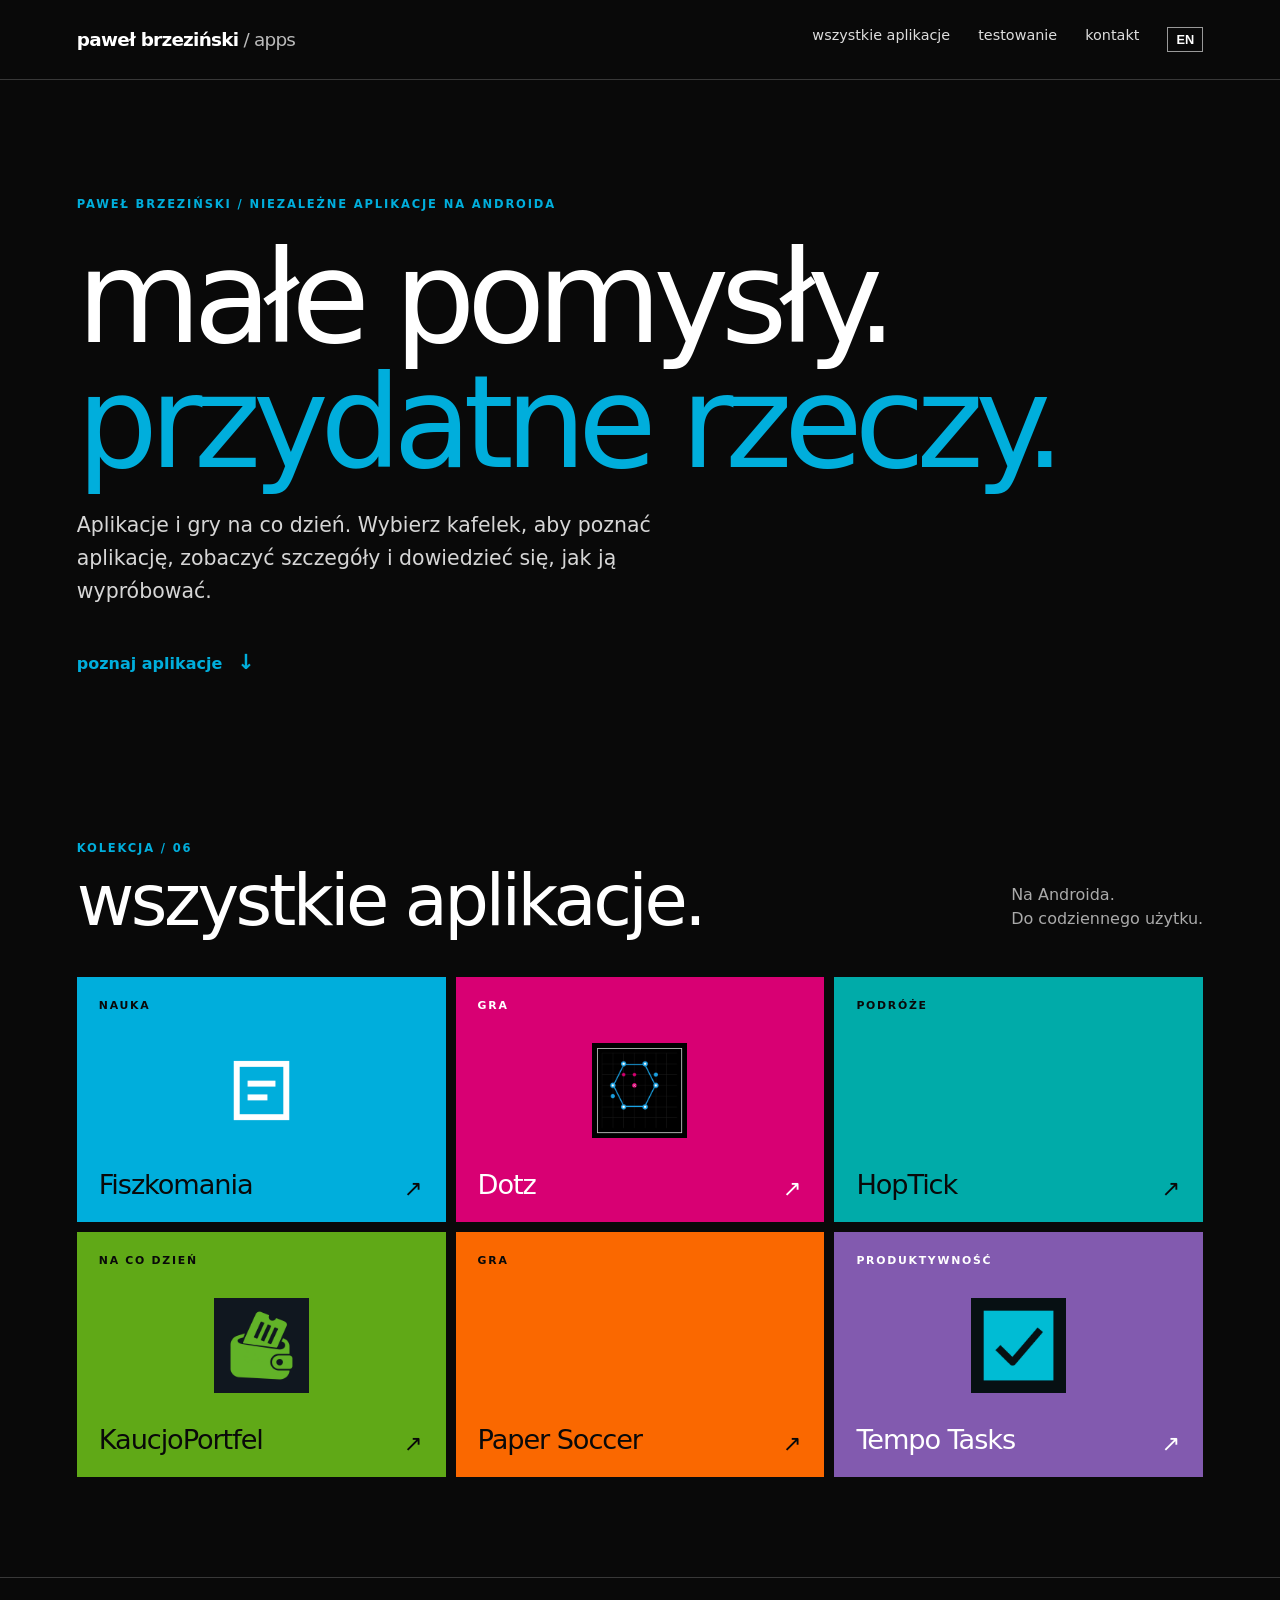
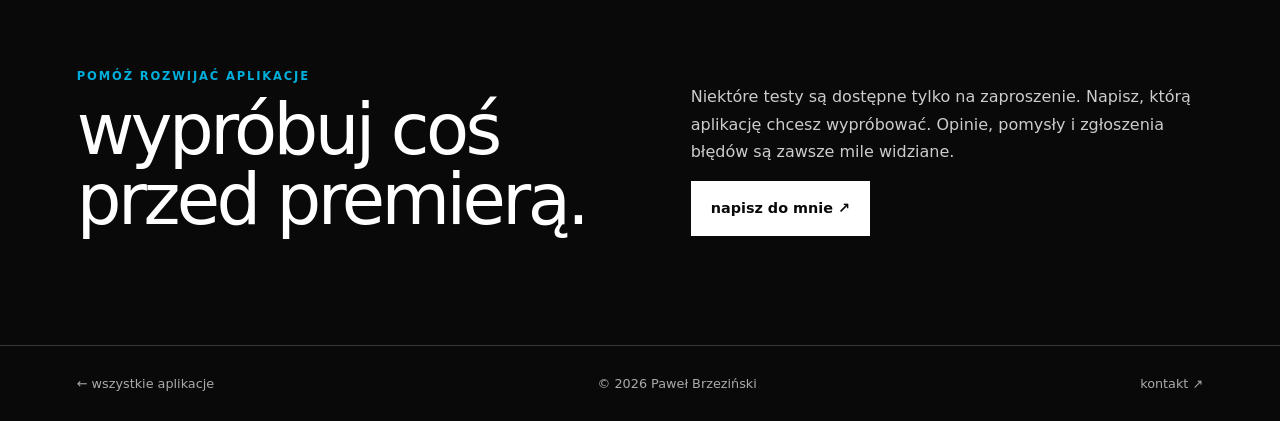
==== index.html @ c87882dc "Use app icons and add Polish language" ====
<!doctype html><html lang="en"><head><meta charset="utf-8"><meta name="viewport" content="width=device-width,initial-scale=1"><meta name="theme-color" content="#080808"><title>Apps by Paweł Brzeziński</title><link rel="stylesheet" href="/metro.css"></head><body style="--accent:#00aedc"><a class="skip" href="#main">Skip to content</a><header class="site-header"><a class="wordmark" href="/">paweł brzeziński<span> / apps</span></a><nav aria-label="Main navigation"><a href="/#apps">all apps</a><a href="/#testing">testing</a><a href="mailto:apps.pbrzezinski@gmail.com">contact</a></nav></header><main id="main"><section class="landing"><p class="overline">PAWEŁ BRZEZIŃSKI / INDEPENDENT ANDROID APPS</p><h1>little ideas.<br><span>useful things.</span></h1><p class="lead">Apps and games for everyday life. Pick a tile to discover an app, find its details and see how to try it.</p><a class="text-link" href="#apps">explore the apps <span>↓</span></a></section><section id="apps" class="content-section"><div class="section-title"><div><p class="overline">THE COLLECTION / 06</p><h2>all apps.</h2></div><p>Made for Android.<br>Made to be used.</p></div><div class="tile-grid"><a class="app-tile" style="--tile:#00aedc" href="/fiszkomania/"><span class="tile-cat">LEARNING</span><img class="tile-icon" src="/assets/icons/fiszkomania.png" alt=""><span class="tile-title">Fiszkomania</span><span class="tile-arrow" aria-hidden="true">↗</span></a><a class="app-tile" style="--tile:#d80073" href="/dotz/"><span class="tile-cat">GAME</span><img class="tile-icon" src="/assets/icons/dotz.png" alt=""><span class="tile-title">Dotz</span><span class="tile-arrow" aria-hidden="true">↗</span></a><a class="app-tile" style="--tile:#00aba9" href="/hoptick/"><span class="tile-cat">TRAVEL</span><span class="tile-space" aria-hidden="true"></span><span class="tile-title">HopTick</span><span class="tile-arrow" aria-hidden="true">↗</span></a><a class="app-tile" style="--tile:#60a917" href="/kaucjoportfel/"><span class="tile-cat">EVERYDAY</span><img class="tile-icon" src="/assets/icons/kaucjoportfel.png" alt=""><span class="tile-title">KaucjoPortfel</span><span class="tile-arrow" aria-hidden="true">↗</span></a><a class="app-tile" style="--tile:#fa6800" href="/papersoccer/"><span class="tile-cat">GAME</span><span class="tile-space" aria-hidden="true"></span><span class="tile-title">Paper Soccer</span><span class="tile-arrow" aria-hidden="true">↗</span></a><a class="app-tile" style="--tile:#825aaf" href="/tempo-tasks/"><span class="tile-cat">PRODUCTIVITY</span><img class="tile-icon" src="/assets/icons/tempo-tasks.png" alt=""><span class="tile-title">Tempo Tasks</span><span class="tile-arrow" aria-hidden="true">↗</span></a></div></section><section class="testing" id="testing"><div><p class="overline">HELP SHAPE WHAT'S NEXT</p><h2>try something<br>early.</h2></div><div><p>Some tests are invitation-only. Get in touch and mention the app you’d like to try. Feedback, ideas and bug reports are always welcome.</p><a class="solid-btn" href="mailto:apps.pbrzezinski@gmail.com?subject=App%20testing">get in touch ↗</a></div></section></main><footer class="site-footer"><a href="/">← all apps</a><span>© 2026 Paweł Brzeziński</span><a href="mailto:apps.pbrzezinski@gmail.com">contact ↗</a></footer><script src="/locale.js"></script></body></html>
---- metro.css ----
:root{font-family:"Segoe UI",system-ui,-apple-system,sans-serif;color:#fff;background:#090909;scroll-behavior:smooth}*{box-sizing:border-box}body{margin:0}a{color:inherit}a:focus-visible{outline:3px solid #fff;outline-offset:4px}.skip{position:absolute;left:-9999px}.skip:focus{left:1rem;top:1rem;background:#fff;color:#000;z-index:10;padding:.7rem}.site-header{max-width:1440px;margin:auto;padding:27px 6%;display:flex;align-items:center;justify-content:space-between;gap:24px;border-bottom:1px solid #383838}.wordmark{font-size:1.15rem;text-decoration:none;font-weight:600;letter-spacing:-.04em}.wordmark span{font-weight:300;color:#bbb}nav{display:flex;gap:28px;flex-wrap:wrap}nav a{font-size:.9rem;text-decoration:none;color:#ddd}nav a:hover,.text-link:hover{color:var(--accent)}.landing,.content-section,.app-hero,.more,.testing{max-width:1440px;margin:auto;padding-left:6%;padding-right:6%}.landing{padding-top:105px;padding-bottom:100px}.overline{font-size:.72rem;font-weight:700;letter-spacing:.16em;color:var(--accent);text-transform:uppercase}.landing h1,.app-hero h1{font-weight:300;letter-spacing:-.065em;line-height:.98;font-size:clamp(4rem,10vw,9rem);margin:24px 0}.landing h1 span,.period{color:var(--accent)}.lead{font-size:clamp(1.05rem,1.6vw,1.3rem);font-weight:300;line-height:1.6;color:#d6d6d6;max-width:620px}.text-link,.back{display:inline-block;color:var(--accent);font-weight:600;text-decoration:none;margin-top:22px}.text-link span{font-size:1.3rem;padding-left:15px}.content-section{padding-top:55px;padding-bottom:100px}.section-title{display:flex;justify-content:space-between;align-items:end;gap:20px;margin-bottom:30px}.section-title h2,.details h2,.testing h2,.more h2{font-size:clamp(3rem,5.5vw,5rem);line-height:1;font-weight:300;letter-spacing:-.05em;margin:10px 0}.section-title>p{color:#aaa;line-height:1.5}.tile-grid{display:grid;grid-template-columns:repeat(3,1fr);gap:10px}.app-tile{background:var(--tile);min-height:245px;padding:22px;color:#fff;text-decoration:none;display:flex;flex-direction:column;position:relative;transition:transform .15s,filter .15s}.app-tile:hover{transform:scale(.985);filter:brightness(1.08)}.tile-cat{font-size:.68rem;font-weight:700;letter-spacing:.16em}.tile-symbol{font-size:4rem;font-weight:200;line-height:1;margin:auto}.tile-title{font-size:1.7rem;letter-spacing:-.04em;font-weight:300}.tile-arrow{position:absolute;bottom:21px;right:23px;font-size:1.4rem}.testing{border-top:1px solid #383838;display:grid;grid-template-columns:1fr 1fr;gap:9%;padding-top:80px;padding-bottom:100px}.testing>div:last-child{align-self:center;color:#ccc;line-height:1.7}.solid-btn,.outline-btn{display:inline-block;padding:15px 20px;text-decoration:none;font-size:.9rem;font-weight:600}.solid-btn{background:var(--accent);color:#fff}.outline-btn{border:2px solid #aaa;color:#fff;padding:13px 18px}.solid-btn:hover,.outline-btn:hover{background:#fff;color:#000}.site-footer{max-width:1440px;margin:auto;padding:30px 6%;border-top:1px solid #383838;display:flex;gap:20px;justify-content:space-between;color:#aaa;font-size:.8rem}.site-footer a{text-decoration:none}.app-hero{min-height:630px;display:grid;grid-template-columns:1.15fr .85fr;gap:5%;align-items:center;padding-top:55px;padding-bottom:55px}.app-hero .back{margin:0 0 55px}.app-hero h1{font-size:clamp(3.5rem,7vw,7.5rem);overflow-wrap:anywhere;margin-bottom:15px}.app-hero h2{font-weight:300;font-size:clamp(1.5rem,3vw,2.4rem);margin:0;color:var(--accent)}.actions{display:flex;flex-wrap:wrap;gap:10px;margin-top:30px}.notice{border-left:4px solid var(--accent);padding-left:16px;color:#ccc;font-size:.85rem;line-height:1.6;max-width:600px}.phone{background:var(--accent);height:480px;display:flex;align-items:end;justify-content:center;overflow:hidden;padding:30px 25px 0}.phone img{max-width:100%;height:100%;object-fit:contain;object-position:bottom}.app-emblem{height:400px;display:grid;place-items:center;background:var(--accent);font-size:9rem;font-weight:200}.details{display:grid;grid-template-columns:1fr 1fr;gap:10%;border-top:1px solid #383838}.details ul{margin:0;padding:0;list-style:none}.details li{padding:20px 0;border-bottom:1px solid #444;font-size:1.1rem;line-height:1.5}.details li:before{content:'+';color:var(--accent);padding-right:15px}.more{padding-bottom:100px}.more-grid{display:grid;grid-template-columns:repeat(3,1fr);gap:10px;margin-top:30px}.more-grid a{min-height:145px;padding:22px;background:#242424;text-decoration:none;display:flex;flex-direction:column;justify-content:space-between}.more-grid a:hover{background:var(--accent)}.more-grid strong{font-size:1.35rem;font-weight:400}.more-grid span{font-size:.8rem;color:#ddd}.policy{max-width:850px;margin:0 auto;padding:65px 25px 100px;font-size:1.05rem;line-height:1.8;color:#dedede}.policy .back{margin:0 0 50px}.policy h1{font-weight:300;font-size:clamp(3rem,7vw,5.5rem);line-height:1.06;letter-spacing:-.05em;color:#fff;margin:15px 0 30px}.policy h2{font-size:1.55rem;font-weight:400;color:var(--accent);margin-top:2.1em;line-height:1.25}.policy a:not(.back){color:#8ddcf1;overflow-wrap:anywhere}.policy .meta{background:#222;padding:15px 20px;border-left:4px solid var(--accent)}.policy code{overflow-wrap:anywhere}.policy li{margin-bottom:.6em}@media(max-width:750px){.site-header{align-items:flex-start}.site-header nav{gap:12px;font-size:.8rem}.landing{padding-top:75px;padding-bottom:65px}.tile-grid{grid-template-columns:repeat(2,1fr)}.app-tile{min-height:190px}.tile-title{font-size:1.3rem}.tile-symbol{font-size:3rem}.testing,.app-hero,.details{grid-template-columns:1fr}.app-hero{gap:35px}.app-hero .back{margin-bottom:35px}.phone{height:380px}.app-emblem{height:260px}.more-grid{grid-template-columns:1fr}.more-grid a{min-height:105px}.section-title>p{display:none}.site-footer{flex-wrap:wrap}.policy{padding-top:45px}.details{gap:20px}}@media(max-width:420px){.site-header{display:block}.site-header nav{margin-top:18px}.app-tile{min-height:160px;padding:15px}.tile-title{font-size:1.1rem}.tile-arrow{bottom:14px;right:15px}}
.app-tile:nth-child(1),.app-tile:nth-child(3),.app-tile:nth-child(4),.app-tile:nth-child(5){color:#090909}.solid-btn{background:#fff;color:#090909}.solid-btn:hover{background:var(--accent);color:#090909}
.tile-icon{width:95px;height:95px;object-fit:contain;margin:auto;display:block}.tile-space{flex:1}.app-icon{width:80px;height:80px;object-fit:contain;display:block;margin:0 0 16px}.app-emblem img{width:55%;height:55%;object-fit:contain}.app-name{font-size:clamp(3rem,6vw,6rem);line-height:.95;letter-spacing:-.06em}.language-toggle{border:1px solid #999;color:#fff;background:transparent;font:600 .8rem "Segoe UI",sans-serif;padding:4px 8px;cursor:pointer}.language-toggle:hover{background:#fff;color:#000}.language-note{border-left:4px solid var(--accent);padding:10px 15px;background:#222;color:#eee;font-size:.9rem}@media(max-width:420px){.tile-icon{width:70px;height:70px}}
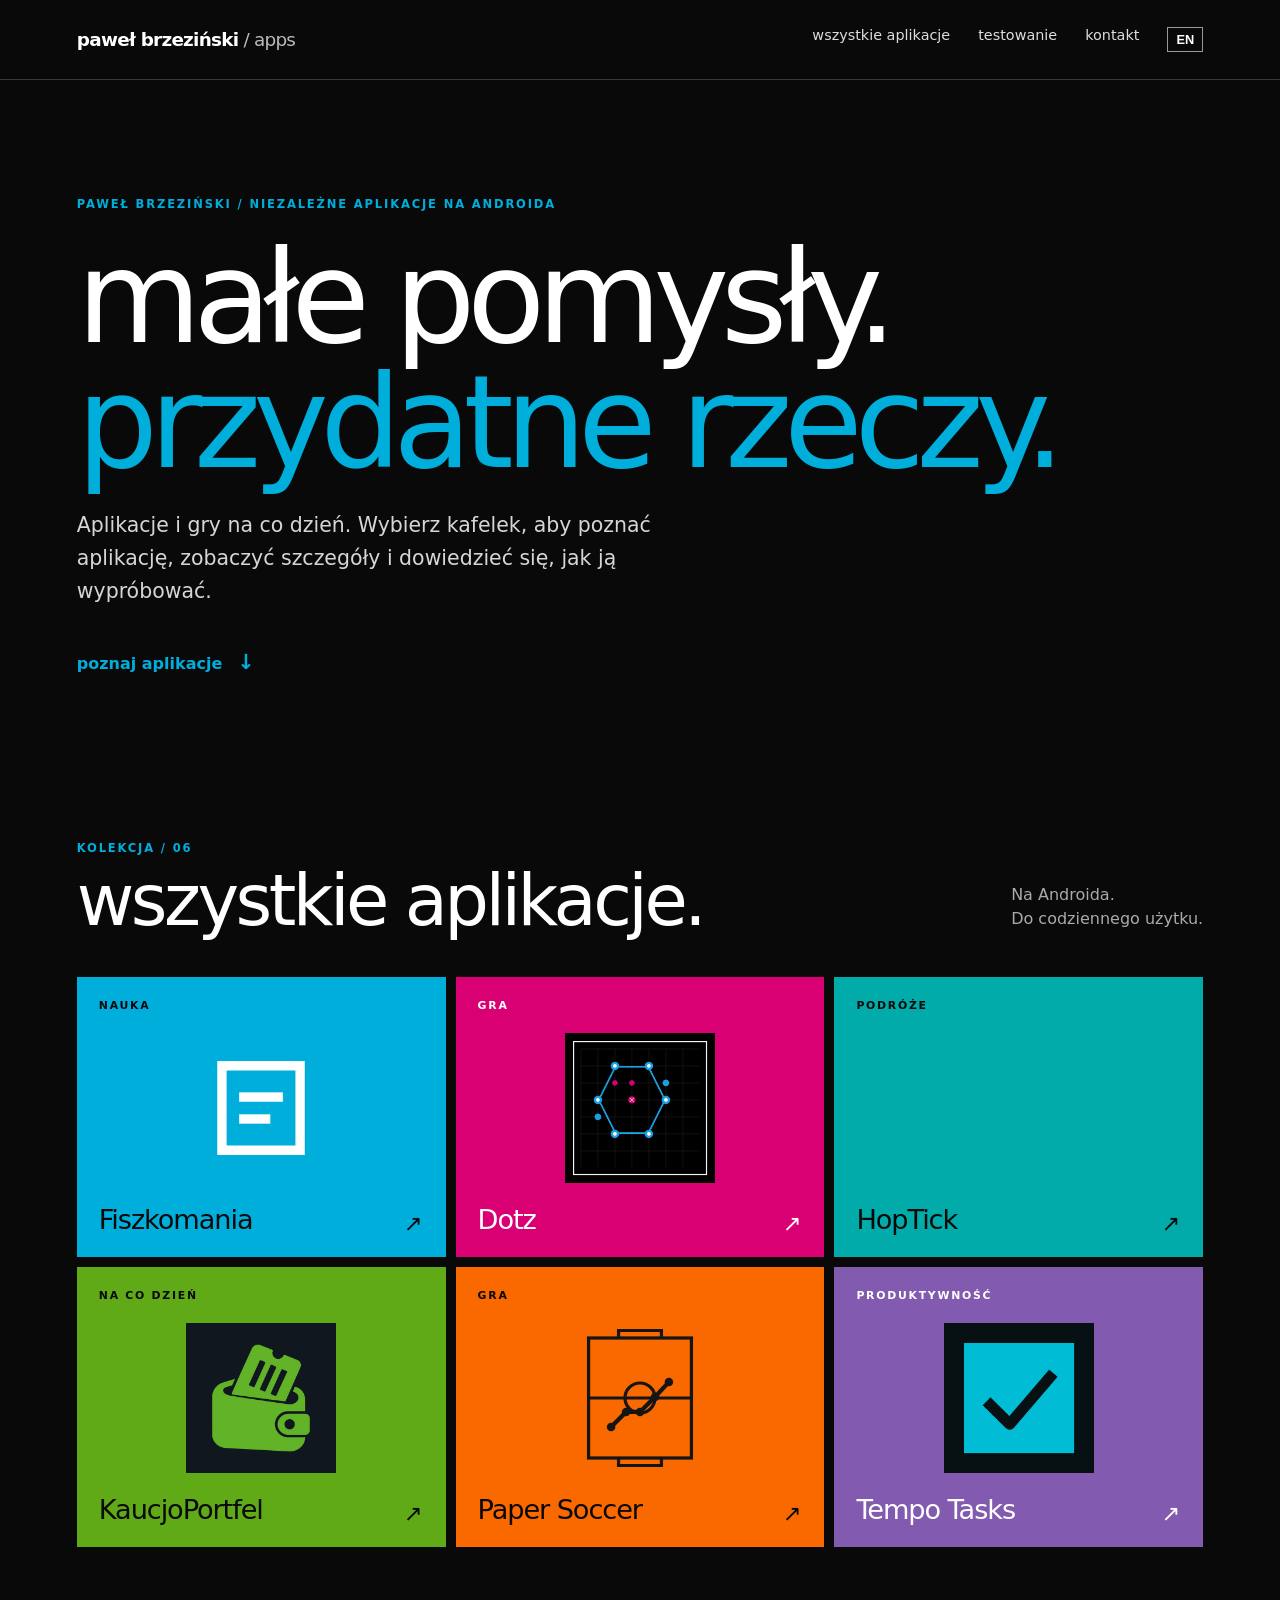
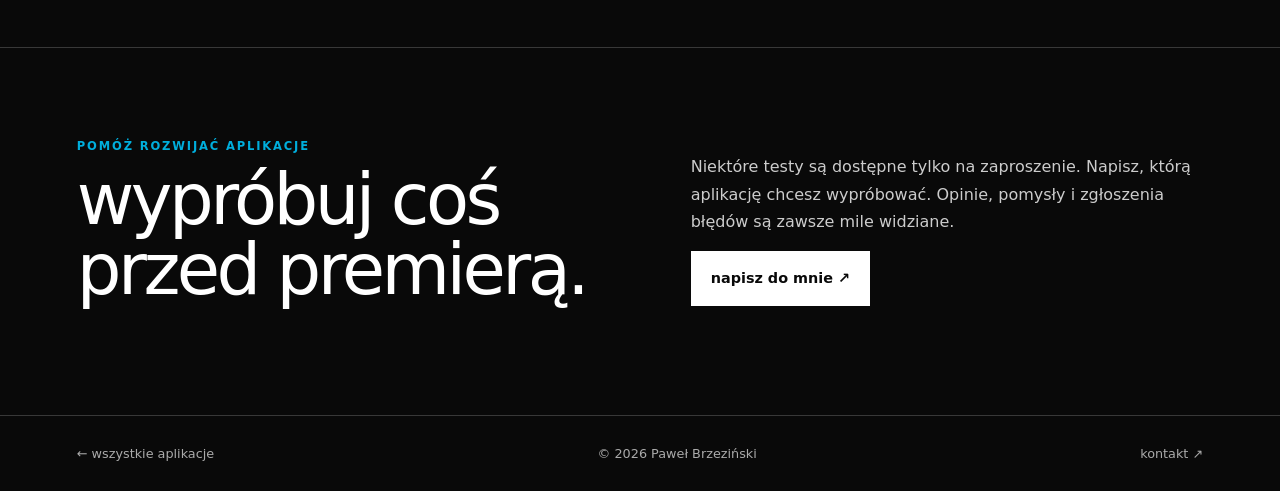
==== commit c23e3161: "Refine app tile artwork and sizing" ====
--- a/index.html
+++ b/index.html
@@ -1 +1 @@
-<!doctype html><html lang="en"><head><meta charset="utf-8"><meta name="viewport" content="width=device-width,initial-scale=1"><meta name="theme-color" content="#080808"><title>Apps by Paweł Brzeziński</title><link rel="stylesheet" href="/metro.css"></head><body style="--accent:#00aedc"><a class="skip" href="#main">Skip to content</a><header class="site-header"><a class="wordmark" href="/">paweł brzeziński<span> / apps</span></a><nav aria-label="Main navigation"><a href="/#apps">all apps</a><a href="/#testing">testing</a><a href="mailto:apps.pbrzezinski@gmail.com">contact</a></nav></header><main id="main"><section class="landing"><p class="overline">PAWEŁ BRZEZIŃSKI / INDEPENDENT ANDROID APPS</p><h1>little ideas.<br><span>useful things.</span></h1><p class="lead">Apps and games for everyday life. Pick a tile to discover an app, find its details and see how to try it.</p><a class="text-link" href="#apps">explore the apps <span>↓</span></a></section><section id="apps" class="content-section"><div class="section-title"><div><p class="overline">THE COLLECTION / 06</p><h2>all apps.</h2></div><p>Made for Android.<br>Made to be used.</p></div><div class="tile-grid"><a class="app-tile" style="--tile:#00aedc" href="/fiszkomania/"><span class="tile-cat">LEARNING</span><img class="tile-icon" src="/assets/icons/fiszkomania.png" alt=""><span class="tile-title">Fiszkomania</span><span class="tile-arrow" aria-hidden="true">↗</span></a><a class="app-tile" style="--tile:#d80073" href="/dotz/"><span class="tile-cat">GAME</span><img class="tile-icon" src="/assets/icons/dotz.png" alt=""><span class="tile-title">Dotz</span><span class="tile-arrow" aria-hidden="true">↗</span></a><a class="app-tile" style="--tile:#00aba9" href="/hoptick/"><span class="tile-cat">TRAVEL</span><span class="tile-space" aria-hidden="true"></span><span class="tile-title">HopTick</span><span class="tile-arrow" aria-hidden="true">↗</span></a><a class="app-tile" style="--tile:#60a917" href="/kaucjoportfel/"><span class="tile-cat">EVERYDAY</span><img class="tile-icon" src="/assets/icons/kaucjoportfel.png" alt=""><span class="tile-title">KaucjoPortfel</span><span class="tile-arrow" aria-hidden="true">↗</span></a><a class="app-tile" style="--tile:#fa6800" href="/papersoccer/"><span class="tile-cat">GAME</span><span class="tile-space" aria-hidden="true"></span><span class="tile-title">Paper Soccer</span><span class="tile-arrow" aria-hidden="true">↗</span></a><a class="app-tile" style="--tile:#825aaf" href="/tempo-tasks/"><span class="tile-cat">PRODUCTIVITY</span><img class="tile-icon" src="/assets/icons/tempo-tasks.png" alt=""><span class="tile-title">Tempo Tasks</span><span class="tile-arrow" aria-hidden="true">↗</span></a></div></section><section class="testing" id="testing"><div><p class="overline">HELP SHAPE WHAT'S NEXT</p><h2>try something<br>early.</h2></div><div><p>Some tests are invitation-only. Get in touch and mention the app you’d like to try. Feedback, ideas and bug reports are always welcome.</p><a class="solid-btn" href="mailto:apps.pbrzezinski@gmail.com?subject=App%20testing">get in touch ↗</a></div></section></main><footer class="site-footer"><a href="/">← all apps</a><span>© 2026 Paweł Brzeziński</span><a href="mailto:apps.pbrzezinski@gmail.com">contact ↗</a></footer><script src="/locale.js"></script></body></html>+<!doctype html><html lang="en"><head><meta charset="utf-8"><meta name="viewport" content="width=device-width,initial-scale=1"><meta name="theme-color" content="#080808"><title>Apps by Paweł Brzeziński</title><link rel="stylesheet" href="/metro.css"></head><body style="--accent:#00aedc"><a class="skip" href="#main">Skip to content</a><header class="site-header"><a class="wordmark" href="/">paweł brzeziński<span> / apps</span></a><nav aria-label="Main navigation"><a href="/#apps">all apps</a><a href="/#testing">testing</a><a href="mailto:apps.pbrzezinski@gmail.com">contact</a></nav></header><main id="main"><section class="landing"><p class="overline">PAWEŁ BRZEZIŃSKI / INDEPENDENT ANDROID APPS</p><h1>little ideas.<br><span>useful things.</span></h1><p class="lead">Apps and games for everyday life. Pick a tile to discover an app, find its details and see how to try it.</p><a class="text-link" href="#apps">explore the apps <span>↓</span></a></section><section id="apps" class="content-section"><div class="section-title"><div><p class="overline">THE COLLECTION / 06</p><h2>all apps.</h2></div><p>Made for Android.<br>Made to be used.</p></div><div class="tile-grid"><a class="app-tile" style="--tile:#00aedc" href="/fiszkomania/"><span class="tile-cat">LEARNING</span><img class="tile-icon" src="/assets/icons/fiszkomania.png" alt=""><span class="tile-title">Fiszkomania</span><span class="tile-arrow" aria-hidden="true">↗</span></a><a class="app-tile" style="--tile:#d80073" href="/dotz/"><span class="tile-cat">GAME</span><img class="tile-icon" src="/assets/icons/dotz.png" alt=""><span class="tile-title">Dotz</span><span class="tile-arrow" aria-hidden="true">↗</span></a><a class="app-tile" style="--tile:#00aba9" href="/hoptick/"><span class="tile-cat">TRAVEL</span><span class="tile-space" aria-hidden="true"></span><span class="tile-title">HopTick</span><span class="tile-arrow" aria-hidden="true">↗</span></a><a class="app-tile" style="--tile:#60a917" href="/kaucjoportfel/"><span class="tile-cat">EVERYDAY</span><img class="tile-icon" src="/assets/icons/kaucjoportfel.png" alt=""><span class="tile-title">KaucjoPortfel</span><span class="tile-arrow" aria-hidden="true">↗</span></a><a class="app-tile" style="--tile:#fa6800" href="/papersoccer/"><span class="tile-cat">GAME</span><svg class="soccer-art" viewBox="0 0 140 140" aria-hidden="true"><rect x="22" y="14" width="96" height="112" fill="none" stroke="currentColor" stroke-width="3"/><path d="M22 70h96M50 14v-7h40v7M50 126v7h40v-7" fill="none" stroke="currentColor" stroke-width="3"/><circle cx="70" cy="70" r="14" fill="none" stroke="currentColor" stroke-width="3"/><path d="M43 97l14-14 13 0 14-14 13-14" fill="none" stroke="currentColor" stroke-width="4" stroke-linecap="square"/><g fill="currentColor"><circle cx="43" cy="97" r="4"/><circle cx="57" cy="83" r="4"/><circle cx="70" cy="83" r="4"/><circle cx="84" cy="69" r="4"/><circle cx="97" cy="55" r="4"/></g></svg><span class="tile-title">Paper Soccer</span><span class="tile-arrow" aria-hidden="true">↗</span></a><a class="app-tile" style="--tile:#825aaf" href="/tempo-tasks/"><span class="tile-cat">PRODUCTIVITY</span><img class="tile-icon" src="/assets/icons/tempo-tasks.png" alt=""><span class="tile-title">Tempo Tasks</span><span class="tile-arrow" aria-hidden="true">↗</span></a></div></section><section class="testing" id="testing"><div><p class="overline">HELP SHAPE WHAT'S NEXT</p><h2>try something<br>early.</h2></div><div><p>Some tests are invitation-only. Get in touch and mention the app you’d like to try. Feedback, ideas and bug reports are always welcome.</p><a class="solid-btn" href="mailto:apps.pbrzezinski@gmail.com?subject=App%20testing">get in touch ↗</a></div></section></main><footer class="site-footer"><a href="/">← all apps</a><span>© 2026 Paweł Brzeziński</span><a href="mailto:apps.pbrzezinski@gmail.com">contact ↗</a></footer><script src="/locale.js"></script></body></html>
--- a/metro.css
+++ b/metro.css
@@ -1,3 +1,4 @@
 :root{font-family:"Segoe UI",system-ui,-apple-system,sans-serif;color:#fff;background:#090909;scroll-behavior:smooth}*{box-sizing:border-box}body{margin:0}a{color:inherit}a:focus-visible{outline:3px solid #fff;outline-offset:4px}.skip{position:absolute;left:-9999px}.skip:focus{left:1rem;top:1rem;background:#fff;color:#000;z-index:10;padding:.7rem}.site-header{max-width:1440px;margin:auto;padding:27px 6%;display:flex;align-items:center;justify-content:space-between;gap:24px;border-bottom:1px solid #383838}.wordmark{font-size:1.15rem;text-decoration:none;font-weight:600;letter-spacing:-.04em}.wordmark span{font-weight:300;color:#bbb}nav{display:flex;gap:28px;flex-wrap:wrap}nav a{font-size:.9rem;text-decoration:none;color:#ddd}nav a:hover,.text-link:hover{color:var(--accent)}.landing,.content-section,.app-hero,.more,.testing{max-width:1440px;margin:auto;padding-left:6%;padding-right:6%}.landing{padding-top:105px;padding-bottom:100px}.overline{font-size:.72rem;font-weight:700;letter-spacing:.16em;color:var(--accent);text-transform:uppercase}.landing h1,.app-hero h1{font-weight:300;letter-spacing:-.065em;line-height:.98;font-size:clamp(4rem,10vw,9rem);margin:24px 0}.landing h1 span,.period{color:var(--accent)}.lead{font-size:clamp(1.05rem,1.6vw,1.3rem);font-weight:300;line-height:1.6;color:#d6d6d6;max-width:620px}.text-link,.back{display:inline-block;color:var(--accent);font-weight:600;text-decoration:none;margin-top:22px}.text-link span{font-size:1.3rem;padding-left:15px}.content-section{padding-top:55px;padding-bottom:100px}.section-title{display:flex;justify-content:space-between;align-items:end;gap:20px;margin-bottom:30px}.section-title h2,.details h2,.testing h2,.more h2{font-size:clamp(3rem,5.5vw,5rem);line-height:1;font-weight:300;letter-spacing:-.05em;margin:10px 0}.section-title>p{color:#aaa;line-height:1.5}.tile-grid{display:grid;grid-template-columns:repeat(3,1fr);gap:10px}.app-tile{background:var(--tile);min-height:245px;padding:22px;color:#fff;text-decoration:none;display:flex;flex-direction:column;position:relative;transition:transform .15s,filter .15s}.app-tile:hover{transform:scale(.985);filter:brightness(1.08)}.tile-cat{font-size:.68rem;font-weight:700;letter-spacing:.16em}.tile-symbol{font-size:4rem;font-weight:200;line-height:1;margin:auto}.tile-title{font-size:1.7rem;letter-spacing:-.04em;font-weight:300}.tile-arrow{position:absolute;bottom:21px;right:23px;font-size:1.4rem}.testing{border-top:1px solid #383838;display:grid;grid-template-columns:1fr 1fr;gap:9%;padding-top:80px;padding-bottom:100px}.testing>div:last-child{align-self:center;color:#ccc;line-height:1.7}.solid-btn,.outline-btn{display:inline-block;padding:15px 20px;text-decoration:none;font-size:.9rem;font-weight:600}.solid-btn{background:var(--accent);color:#fff}.outline-btn{border:2px solid #aaa;color:#fff;padding:13px 18px}.solid-btn:hover,.outline-btn:hover{background:#fff;color:#000}.site-footer{max-width:1440px;margin:auto;padding:30px 6%;border-top:1px solid #383838;display:flex;gap:20px;justify-content:space-between;color:#aaa;font-size:.8rem}.site-footer a{text-decoration:none}.app-hero{min-height:630px;display:grid;grid-template-columns:1.15fr .85fr;gap:5%;align-items:center;padding-top:55px;padding-bottom:55px}.app-hero .back{margin:0 0 55px}.app-hero h1{font-size:clamp(3.5rem,7vw,7.5rem);overflow-wrap:anywhere;margin-bottom:15px}.app-hero h2{font-weight:300;font-size:clamp(1.5rem,3vw,2.4rem);margin:0;color:var(--accent)}.actions{display:flex;flex-wrap:wrap;gap:10px;margin-top:30px}.notice{border-left:4px solid var(--accent);padding-left:16px;color:#ccc;font-size:.85rem;line-height:1.6;max-width:600px}.phone{background:var(--accent);height:480px;display:flex;align-items:end;justify-content:center;overflow:hidden;padding:30px 25px 0}.phone img{max-width:100%;height:100%;object-fit:contain;object-position:bottom}.app-emblem{height:400px;display:grid;place-items:center;background:var(--accent);font-size:9rem;font-weight:200}.details{display:grid;grid-template-columns:1fr 1fr;gap:10%;border-top:1px solid #383838}.details ul{margin:0;padding:0;list-style:none}.details li{padding:20px 0;border-bottom:1px solid #444;font-size:1.1rem;line-height:1.5}.details li:before{content:'+';color:var(--accent);padding-right:15px}.more{padding-bottom:100px}.more-grid{display:grid;grid-template-columns:repeat(3,1fr);gap:10px;margin-top:30px}.more-grid a{min-height:145px;padding:22px;background:#242424;text-decoration:none;display:flex;flex-direction:column;justify-content:space-between}.more-grid a:hover{background:var(--accent)}.more-grid strong{font-size:1.35rem;font-weight:400}.more-grid span{font-size:.8rem;color:#ddd}.policy{max-width:850px;margin:0 auto;padding:65px 25px 100px;font-size:1.05rem;line-height:1.8;color:#dedede}.policy .back{margin:0 0 50px}.policy h1{font-weight:300;font-size:clamp(3rem,7vw,5.5rem);line-height:1.06;letter-spacing:-.05em;color:#fff;margin:15px 0 30px}.policy h2{font-size:1.55rem;font-weight:400;color:var(--accent);margin-top:2.1em;line-height:1.25}.policy a:not(.back){color:#8ddcf1;overflow-wrap:anywhere}.policy .meta{background:#222;padding:15px 20px;border-left:4px solid var(--accent)}.policy code{overflow-wrap:anywhere}.policy li{margin-bottom:.6em}@media(max-width:750px){.site-header{align-items:flex-start}.site-header nav{gap:12px;font-size:.8rem}.landing{padding-top:75px;padding-bottom:65px}.tile-grid{grid-template-columns:repeat(2,1fr)}.app-tile{min-height:190px}.tile-title{font-size:1.3rem}.tile-symbol{font-size:3rem}.testing,.app-hero,.details{grid-template-columns:1fr}.app-hero{gap:35px}.app-hero .back{margin-bottom:35px}.phone{height:380px}.app-emblem{height:260px}.more-grid{grid-template-columns:1fr}.more-grid a{min-height:105px}.section-title>p{display:none}.site-footer{flex-wrap:wrap}.policy{padding-top:45px}.details{gap:20px}}@media(max-width:420px){.site-header{display:block}.site-header nav{margin-top:18px}.app-tile{min-height:160px;padding:15px}.tile-title{font-size:1.1rem}.tile-arrow{bottom:14px;right:15px}}
 .app-tile:nth-child(1),.app-tile:nth-child(3),.app-tile:nth-child(4),.app-tile:nth-child(5){color:#090909}.solid-btn{background:#fff;color:#090909}.solid-btn:hover{background:var(--accent);color:#090909}
 .tile-icon{width:95px;height:95px;object-fit:contain;margin:auto;display:block}.tile-space{flex:1}.app-icon{width:80px;height:80px;object-fit:contain;display:block;margin:0 0 16px}.app-emblem img{width:55%;height:55%;object-fit:contain}.app-name{font-size:clamp(3rem,6vw,6rem);line-height:.95;letter-spacing:-.06em}.language-toggle{border:1px solid #999;color:#fff;background:transparent;font:600 .8rem "Segoe UI",sans-serif;padding:4px 8px;cursor:pointer}.language-toggle:hover{background:#fff;color:#000}.language-note{border-left:4px solid var(--accent);padding:10px 15px;background:#222;color:#eee;font-size:.9rem}@media(max-width:420px){.tile-icon{width:70px;height:70px}}
+.tile-icon,.soccer-art{display:block;flex:none;width:clamp(100px,12vw,150px);height:clamp(100px,12vw,150px);object-fit:contain;margin:auto;max-width:100%}.soccer-art{color:#151515}.app-tile{min-height:280px}.tile-title{padding-right:28px;line-height:1.1}.app-icon{width:96px;height:96px}.soccer-emblem .soccer-art{width:min(60%,230px);height:auto;color:#171717}@media(max-width:750px){.app-tile{min-height:215px}.tile-icon,.soccer-art{width:clamp(85px,20vw,125px);height:clamp(85px,20vw,125px)}}@media(max-width:420px){.app-tile{min-height:180px}.tile-icon,.soccer-art{width:clamp(70px,23vw,100px);height:clamp(70px,23vw,100px)}}
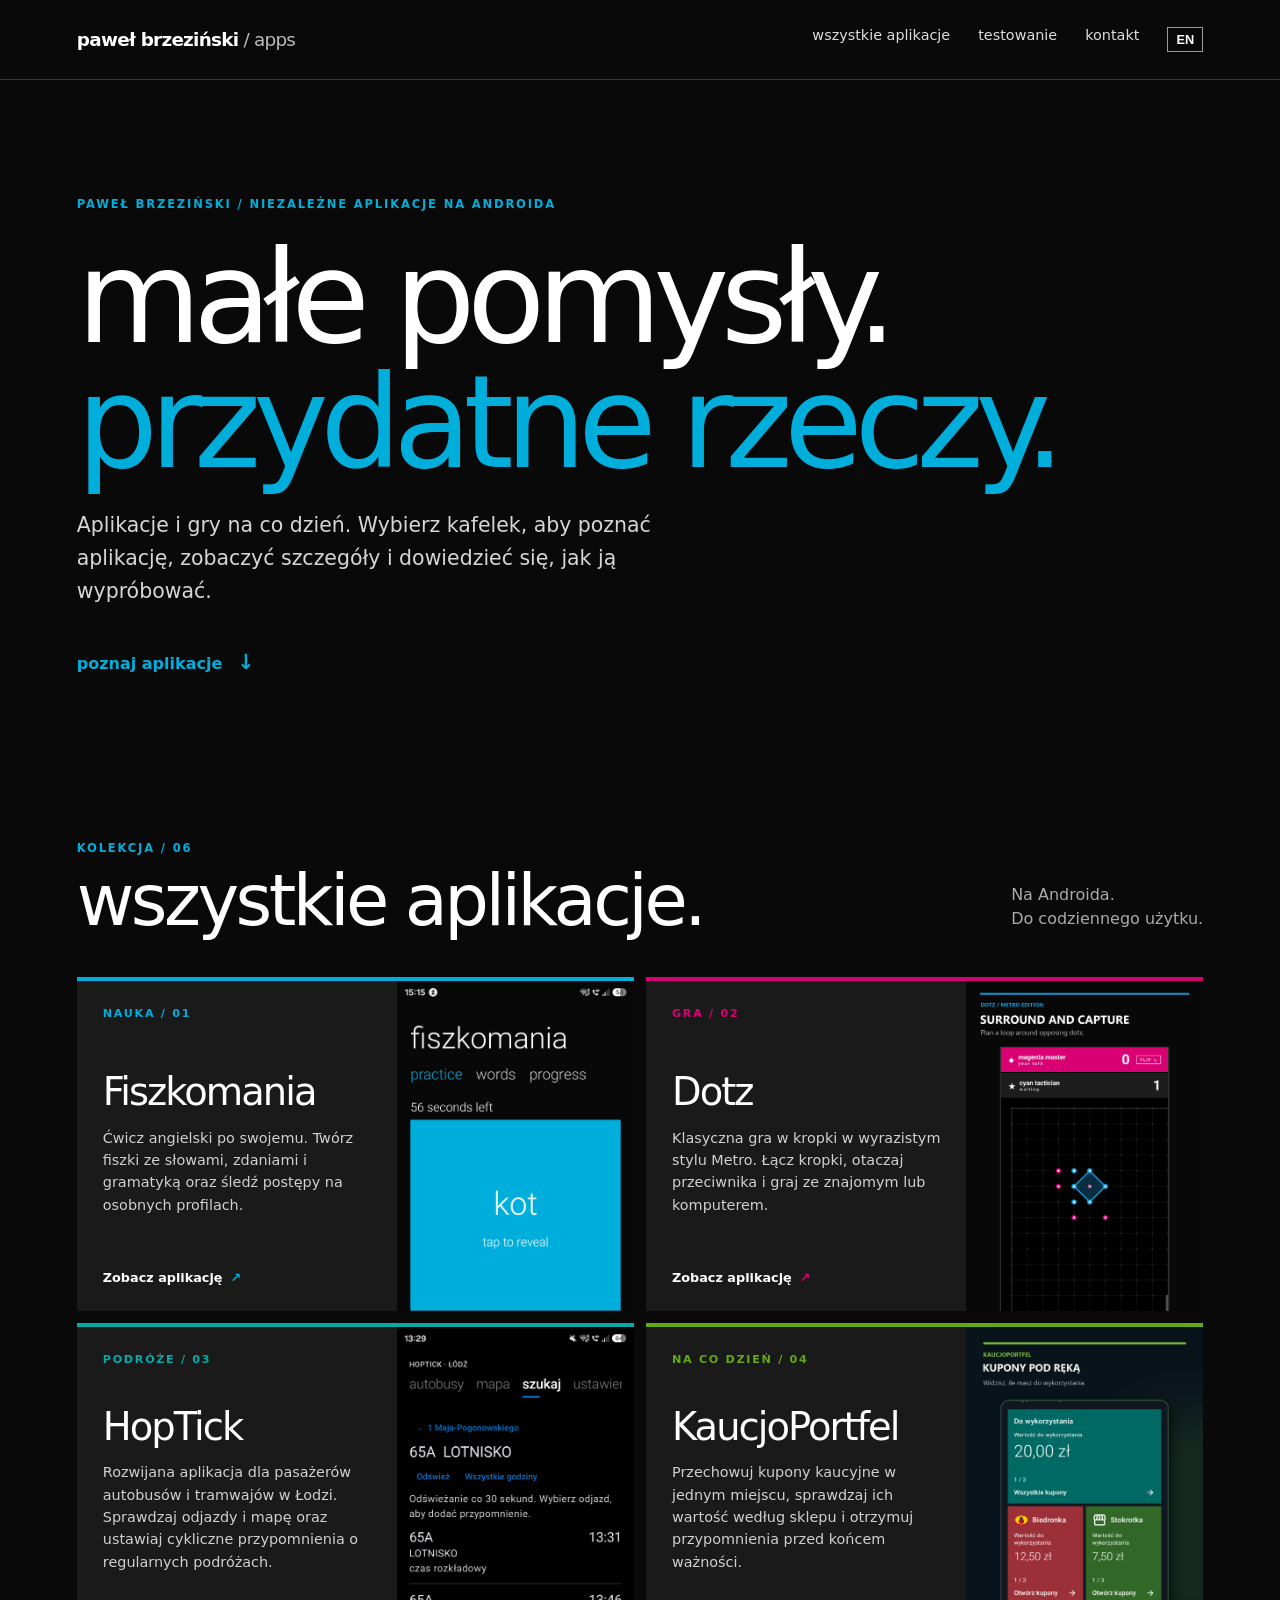
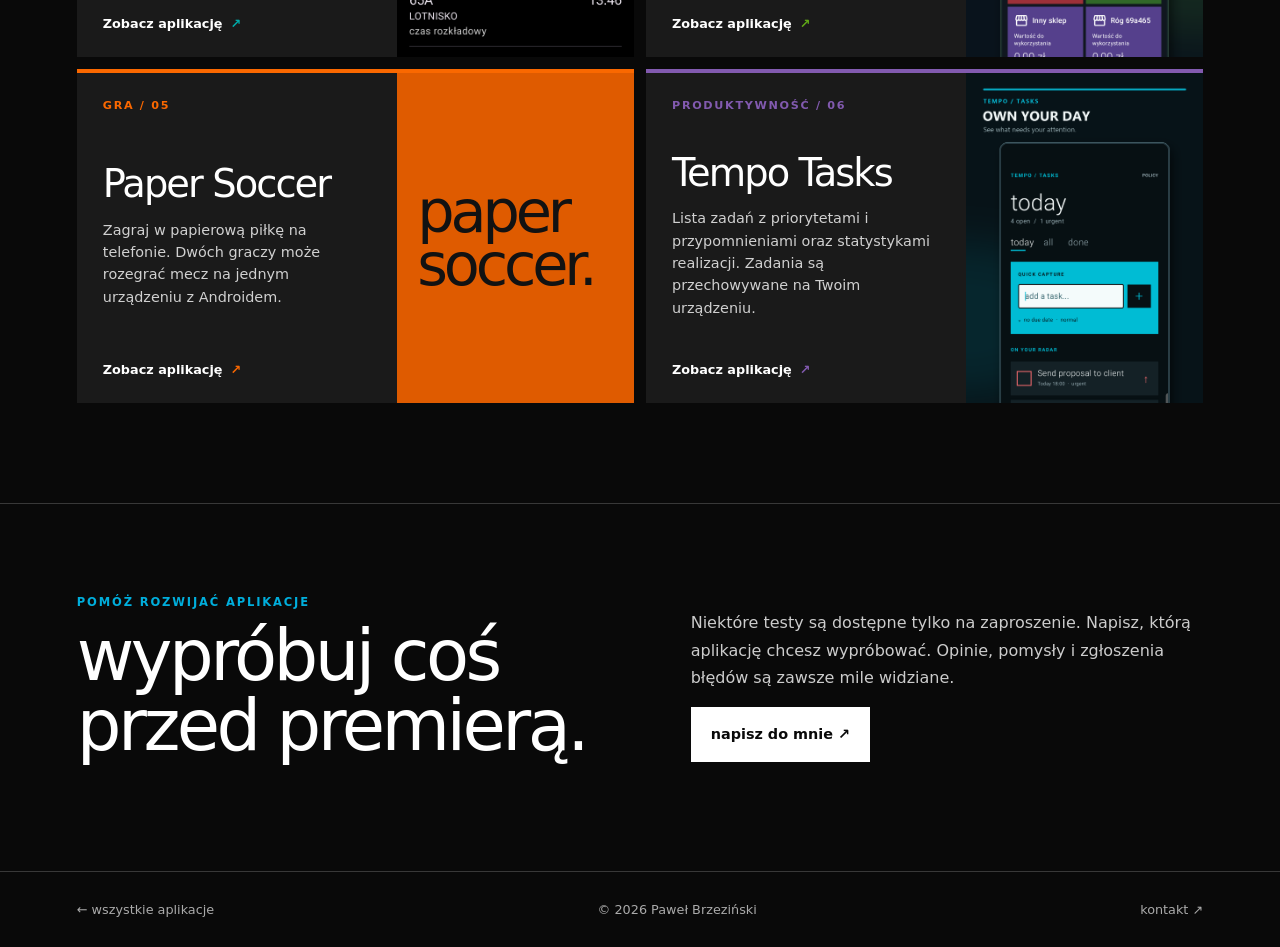
==== commit ac1c844f: "Showcase apps with screenshots and text" ====
--- a/index.html
+++ b/index.html
@@ -1 +1 @@
-<!doctype html><html lang="en"><head><meta charset="utf-8"><meta name="viewport" content="width=device-width,initial-scale=1"><meta name="theme-color" content="#080808"><title>Apps by Paweł Brzeziński</title><link rel="stylesheet" href="/metro.css"></head><body style="--accent:#00aedc"><a class="skip" href="#main">Skip to content</a><header class="site-header"><a class="wordmark" href="/">paweł brzeziński<span> / apps</span></a><nav aria-label="Main navigation"><a href="/#apps">all apps</a><a href="/#testing">testing</a><a href="mailto:apps.pbrzezinski@gmail.com">contact</a></nav></header><main id="main"><section class="landing"><p class="overline">PAWEŁ BRZEZIŃSKI / INDEPENDENT ANDROID APPS</p><h1>little ideas.<br><span>useful things.</span></h1><p class="lead">Apps and games for everyday life. Pick a tile to discover an app, find its details and see how to try it.</p><a class="text-link" href="#apps">explore the apps <span>↓</span></a></section><section id="apps" class="content-section"><div class="section-title"><div><p class="overline">THE COLLECTION / 06</p><h2>all apps.</h2></div><p>Made for Android.<br>Made to be used.</p></div><div class="tile-grid"><a class="app-tile" style="--tile:#00aedc" href="/fiszkomania/"><span class="tile-cat">LEARNING</span><img class="tile-icon" src="/assets/icons/fiszkomania.png" alt=""><span class="tile-title">Fiszkomania</span><span class="tile-arrow" aria-hidden="true">↗</span></a><a class="app-tile" style="--tile:#d80073" href="/dotz/"><span class="tile-cat">GAME</span><img class="tile-icon" src="/assets/icons/dotz.png" alt=""><span class="tile-title">Dotz</span><span class="tile-arrow" aria-hidden="true">↗</span></a><a class="app-tile" style="--tile:#00aba9" href="/hoptick/"><span class="tile-cat">TRAVEL</span><span class="tile-space" aria-hidden="true"></span><span class="tile-title">HopTick</span><span class="tile-arrow" aria-hidden="true">↗</span></a><a class="app-tile" style="--tile:#60a917" href="/kaucjoportfel/"><span class="tile-cat">EVERYDAY</span><img class="tile-icon" src="/assets/icons/kaucjoportfel.png" alt=""><span class="tile-title">KaucjoPortfel</span><span class="tile-arrow" aria-hidden="true">↗</span></a><a class="app-tile" style="--tile:#fa6800" href="/papersoccer/"><span class="tile-cat">GAME</span><svg class="soccer-art" viewBox="0 0 140 140" aria-hidden="true"><rect x="22" y="14" width="96" height="112" fill="none" stroke="currentColor" stroke-width="3"/><path d="M22 70h96M50 14v-7h40v7M50 126v7h40v-7" fill="none" stroke="currentColor" stroke-width="3"/><circle cx="70" cy="70" r="14" fill="none" stroke="currentColor" stroke-width="3"/><path d="M43 97l14-14 13 0 14-14 13-14" fill="none" stroke="currentColor" stroke-width="4" stroke-linecap="square"/><g fill="currentColor"><circle cx="43" cy="97" r="4"/><circle cx="57" cy="83" r="4"/><circle cx="70" cy="83" r="4"/><circle cx="84" cy="69" r="4"/><circle cx="97" cy="55" r="4"/></g></svg><span class="tile-title">Paper Soccer</span><span class="tile-arrow" aria-hidden="true">↗</span></a><a class="app-tile" style="--tile:#825aaf" href="/tempo-tasks/"><span class="tile-cat">PRODUCTIVITY</span><img class="tile-icon" src="/assets/icons/tempo-tasks.png" alt=""><span class="tile-title">Tempo Tasks</span><span class="tile-arrow" aria-hidden="true">↗</span></a></div></section><section class="testing" id="testing"><div><p class="overline">HELP SHAPE WHAT'S NEXT</p><h2>try something<br>early.</h2></div><div><p>Some tests are invitation-only. Get in touch and mention the app you’d like to try. Feedback, ideas and bug reports are always welcome.</p><a class="solid-btn" href="mailto:apps.pbrzezinski@gmail.com?subject=App%20testing">get in touch ↗</a></div></section></main><footer class="site-footer"><a href="/">← all apps</a><span>© 2026 Paweł Brzeziński</span><a href="mailto:apps.pbrzezinski@gmail.com">contact ↗</a></footer><script src="/locale.js"></script></body></html>+<!doctype html><html lang="en"><head><meta charset="utf-8"><meta name="viewport" content="width=device-width,initial-scale=1"><meta name="theme-color" content="#080808"><title>Apps by Paweł Brzeziński</title><link rel="stylesheet" href="/metro.css"></head><body style="--accent:#00aedc"><a class="skip" href="#main">Skip to content</a><header class="site-header"><a class="wordmark" href="/">paweł brzeziński<span> / apps</span></a><nav aria-label="Main navigation"><a href="/#apps">all apps</a><a href="/#testing">testing</a><a href="mailto:apps.pbrzezinski@gmail.com">contact</a></nav></header><main id="main"><section class="landing"><p class="overline">PAWEŁ BRZEZIŃSKI / INDEPENDENT ANDROID APPS</p><h1>little ideas.<br><span>useful things.</span></h1><p class="lead">Apps and games for everyday life. Pick a tile to discover an app, find its details and see how to try it.</p><a class="text-link" href="#apps">explore the apps <span>↓</span></a></section><section id="apps" class="content-section"><div class="section-title"><div><p class="overline">THE COLLECTION / 06</p><h2>all apps.</h2></div><p>Made for Android.<br>Made to be used.</p></div><div class="app-grid"><a class="app-card" style="--card-accent:#00aedc" href="/fiszkomania/"><div class="card-info"><span class="card-category"><span>LEARNING</span> / 01</span><div><h3>Fiszkomania</h3><p>Make English practice your own. Create cards for words, sentences and grammar, then practise and follow your progress with separate profiles.</p></div><span class="card-cta">Explore the app <span aria-hidden="true">↗</span></span></div><div class="card-image" aria-hidden="true"><img src="/assets/showcase/fiszkomania.png" alt="" loading="lazy"></div></a><a class="app-card" style="--card-accent:#d80073" href="/dotz/"><div class="card-info"><span class="card-category"><span>GAME</span> / 02</span><div><h3>Dotz</h3><p>A classic paper-and-pencil territory game with a bold Metro look. Connect dots, surround your opponent and play against a friend or the computer.</p></div><span class="card-cta">Explore the app <span aria-hidden="true">↗</span></span></div><div class="card-image" aria-hidden="true"><img src="/assets/showcase/dotz.png" alt="" loading="lazy"></div></a><a class="app-card" style="--card-accent:#00aba9" href="/hoptick/"><div class="card-info"><span class="card-category"><span>TRAVEL</span> / 03</span><div><h3>HopTick</h3><p>A work-in-progress bus and tram companion for Łódź. Explore departures, a map and recurring reminders for your regular journeys.</p></div><span class="card-cta">Explore the app <span aria-hidden="true">↗</span></span></div><div class="card-image" aria-hidden="true"><img src="/assets/showcase/hoptick.png" alt="" loading="lazy"></div></a><a class="app-card" style="--card-accent:#60a917" href="/kaucjoportfel/"><div class="card-info"><span class="card-category"><span>EVERYDAY</span> / 04</span><div><h3>KaucjoPortfel</h3><p>Keep deposit-return vouchers together, see their value by shop and get reminders before they expire.</p></div><span class="card-cta">Explore the app <span aria-hidden="true">↗</span></span></div><div class="card-image" aria-hidden="true"><img src="/assets/showcase/kaucjoportfel.png" alt="" loading="lazy"></div></a><a class="app-card" style="--card-accent:#fa6800" href="/papersoccer/"><div class="card-info"><span class="card-category"><span>GAME</span> / 05</span><div><h3>Paper Soccer</h3><p>Bring the pen-and-paper game to your phone for a match between two players on one Android device.</p></div><span class="card-cta">Explore the app <span aria-hidden="true">↗</span></span></div><div class="card-type" aria-hidden="true"><span>paper</span><span>soccer.</span></div></a><a class="app-card" style="--card-accent:#825aaf" href="/tempo-tasks/"><div class="card-info"><span class="card-category"><span>PRODUCTIVITY</span> / 06</span><div><h3>Tempo Tasks</h3><p>A task list with priorities, reminders and a look at how your days are going. Your tasks are stored on your device.</p></div><span class="card-cta">Explore the app <span aria-hidden="true">↗</span></span></div><div class="card-image" aria-hidden="true"><img src="/assets/showcase/tempo-tasks.png" alt="" loading="lazy"></div></a></div></section><section class="testing" id="testing"><div><p class="overline">HELP SHAPE WHAT'S NEXT</p><h2>try something<br>early.</h2></div><div><p>Some tests are invitation-only. Get in touch and mention the app you’d like to try. Feedback, ideas and bug reports are always welcome.</p><a class="solid-btn" href="mailto:apps.pbrzezinski@gmail.com?subject=App%20testing">get in touch ↗</a></div></section></main><footer class="site-footer"><a href="/">← all apps</a><span>© 2026 Paweł Brzeziński</span><a href="mailto:apps.pbrzezinski@gmail.com">contact ↗</a></footer><script src="/locale.js"></script></body></html>
--- a/metro.css
+++ b/metro.css
@@ -2,3 +2,5 @@
 .app-tile:nth-child(1),.app-tile:nth-child(3),.app-tile:nth-child(4),.app-tile:nth-child(5){color:#090909}.solid-btn{background:#fff;color:#090909}.solid-btn:hover{background:var(--accent);color:#090909}
 .tile-icon{width:95px;height:95px;object-fit:contain;margin:auto;display:block}.tile-space{flex:1}.app-icon{width:80px;height:80px;object-fit:contain;display:block;margin:0 0 16px}.app-emblem img{width:55%;height:55%;object-fit:contain}.app-name{font-size:clamp(3rem,6vw,6rem);line-height:.95;letter-spacing:-.06em}.language-toggle{border:1px solid #999;color:#fff;background:transparent;font:600 .8rem "Segoe UI",sans-serif;padding:4px 8px;cursor:pointer}.language-toggle:hover{background:#fff;color:#000}.language-note{border-left:4px solid var(--accent);padding:10px 15px;background:#222;color:#eee;font-size:.9rem}@media(max-width:420px){.tile-icon{width:70px;height:70px}}
 .tile-icon,.soccer-art{display:block;flex:none;width:clamp(100px,12vw,150px);height:clamp(100px,12vw,150px);object-fit:contain;margin:auto;max-width:100%}.soccer-art{color:#151515}.app-tile{min-height:280px}.tile-title{padding-right:28px;line-height:1.1}.app-icon{width:96px;height:96px}.soccer-emblem .soccer-art{width:min(60%,230px);height:auto;color:#171717}@media(max-width:750px){.app-tile{min-height:215px}.tile-icon,.soccer-art{width:clamp(85px,20vw,125px);height:clamp(85px,20vw,125px)}}@media(max-width:420px){.app-tile{min-height:180px}.tile-icon,.soccer-art{width:clamp(70px,23vw,100px);height:clamp(70px,23vw,100px)}}
+.app-grid{display:grid;grid-template-columns:repeat(2,minmax(0,1fr));gap:12px}.app-card{min-height:330px;background:#1a1a1a;border-top:4px solid var(--card-accent);display:grid;grid-template-columns:minmax(0,1.15fr) minmax(0,.85fr);overflow:hidden;text-decoration:none;color:#fff;transition:background .18s}.app-card:hover{background:#272727}.card-info{min-width:0;padding:26px;display:flex;flex-direction:column;justify-content:space-between;gap:28px}.card-category{color:var(--card-accent);font-size:.7rem;letter-spacing:.15em;font-weight:700}.card-info h3{font-size:clamp(1.8rem,3vw,3rem);line-height:1;letter-spacing:-.05em;font-weight:300;margin:0 0 15px;overflow-wrap:anywhere}.card-info p{color:#d0d0d0;font-size:.9rem;line-height:1.55;margin:0}.card-cta{font-size:.8rem;font-weight:600}.card-cta span{padding-left:8px;color:var(--card-accent)}.card-image{height:100%;min-height:0;overflow:hidden;background:#101010}.card-image img{display:block;width:100%;height:100%;object-fit:cover;object-position:center top}.card-type,.paper-feature{background:#df5b00;color:#121212;display:flex;flex-direction:column;justify-content:center;overflow:hidden;font-weight:300;letter-spacing:-.07em;line-height:.9}.card-type{font-size:clamp(2.5rem,4.6vw,5rem);padding:20px}.paper-feature{position:relative;min-height:400px;padding:45px;font-size:clamp(4rem,7vw,7rem)}.paper-feature small{position:absolute;bottom:28px;right:28px;font-size:.8rem;letter-spacing:.12em;font-weight:700}.app-hero .phone img{max-width:100%;object-fit:contain}@media(max-width:900px){.app-grid{grid-template-columns:1fr}.app-card{min-height:290px}}@media(max-width:500px){.app-card{grid-template-columns:minmax(0,1.2fr) minmax(0,.8fr);min-height:260px}.card-info{padding:20px;gap:18px}.card-info h3{font-size:1.8rem}.card-info p{font-size:.82rem}.card-type{font-size:clamp(2rem,9vw,3.8rem);padding:14px}.paper-feature{min-height:250px;padding:28px;font-size:4.5rem}}
+.card-image{position:relative;min-height:330px}.card-image img{position:absolute;inset:0}@media(max-width:900px){.card-image{min-height:290px}}@media(max-width:500px){.card-image{min-height:260px}}
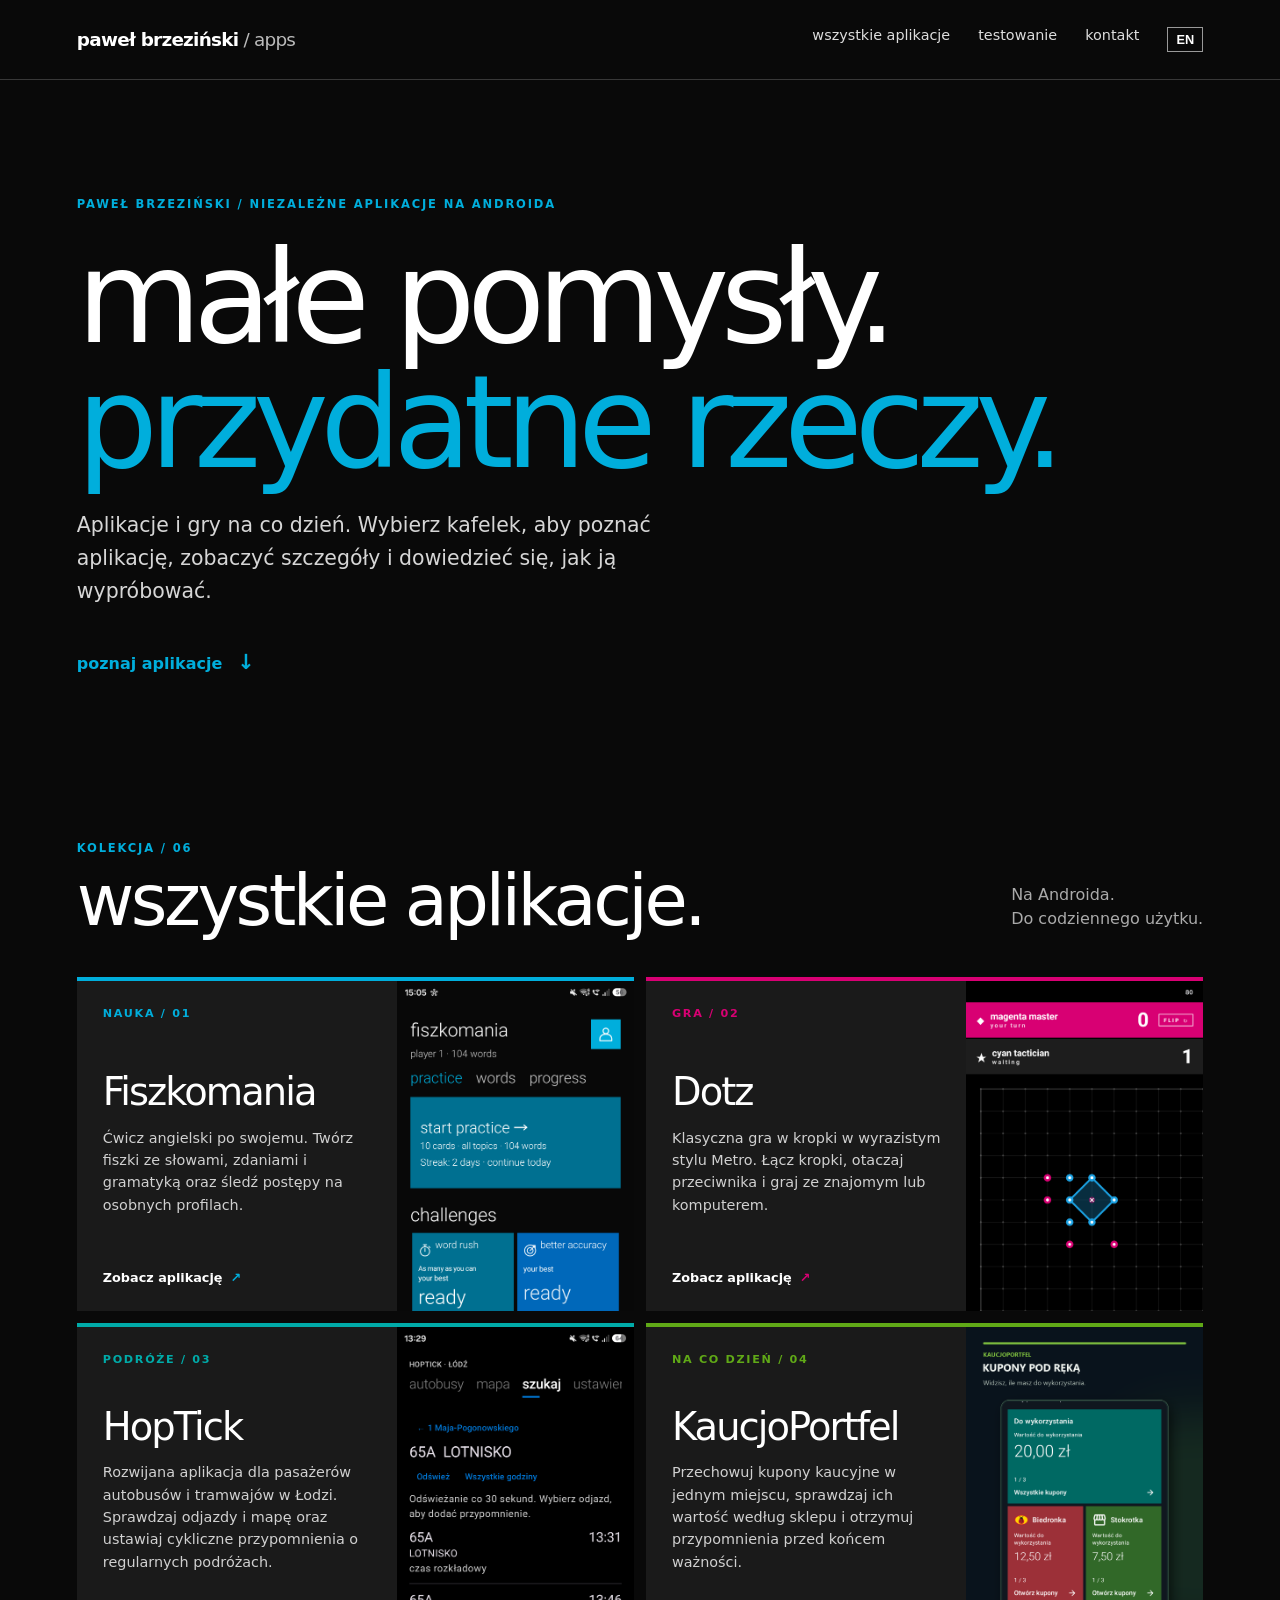
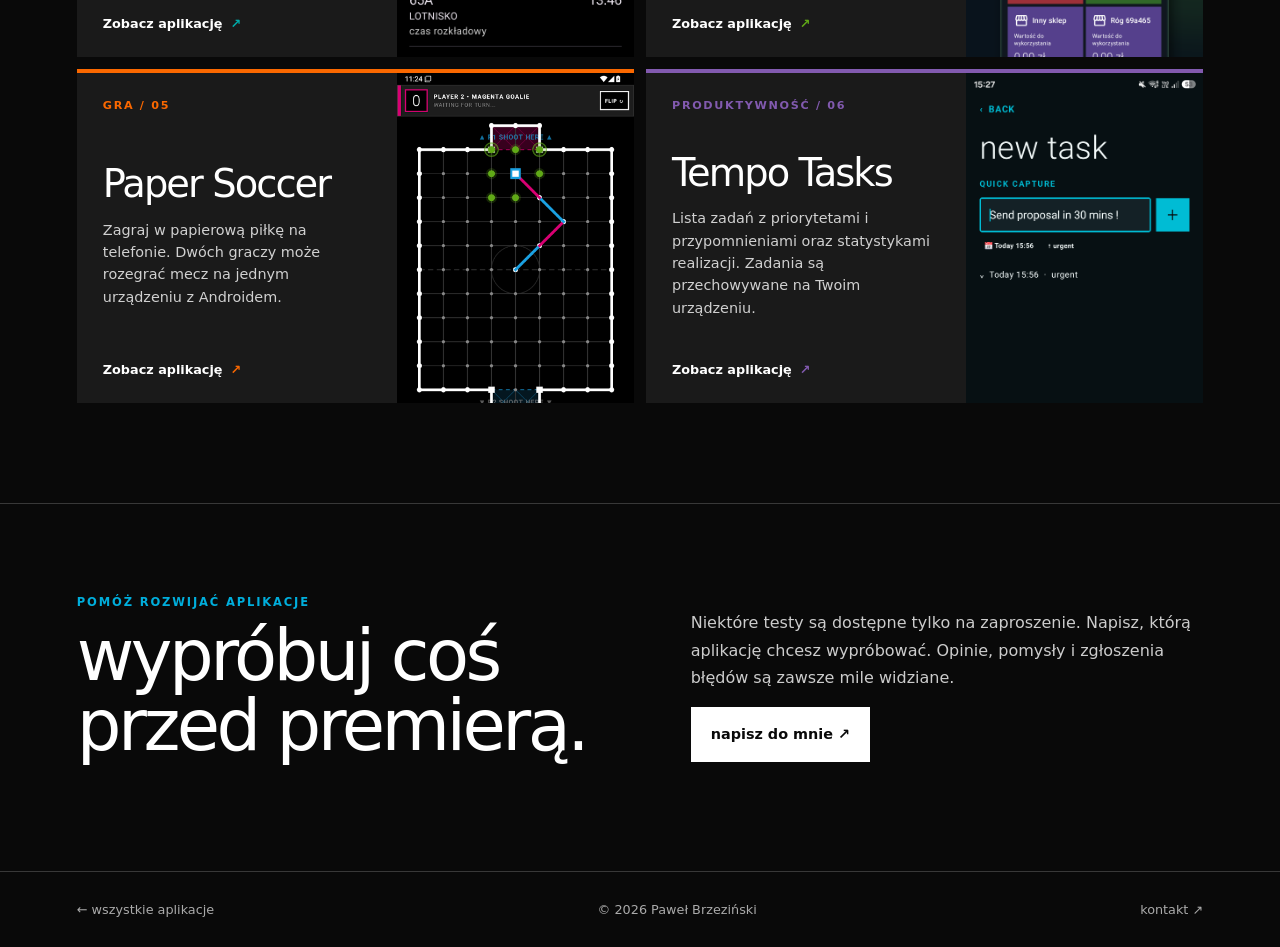
==== commit d6ab05ea: "Add app screenshot galleries" ====
--- a/index.html
+++ b/index.html
@@ -1 +1 @@
-<!doctype html><html lang="en"><head><meta charset="utf-8"><meta name="viewport" content="width=device-width,initial-scale=1"><meta name="theme-color" content="#080808"><title>Apps by Paweł Brzeziński</title><link rel="stylesheet" href="/metro.css"></head><body style="--accent:#00aedc"><a class="skip" href="#main">Skip to content</a><header class="site-header"><a class="wordmark" href="/">paweł brzeziński<span> / apps</span></a><nav aria-label="Main navigation"><a href="/#apps">all apps</a><a href="/#testing">testing</a><a href="mailto:apps.pbrzezinski@gmail.com">contact</a></nav></header><main id="main"><section class="landing"><p class="overline">PAWEŁ BRZEZIŃSKI / INDEPENDENT ANDROID APPS</p><h1>little ideas.<br><span>useful things.</span></h1><p class="lead">Apps and games for everyday life. Pick a tile to discover an app, find its details and see how to try it.</p><a class="text-link" href="#apps">explore the apps <span>↓</span></a></section><section id="apps" class="content-section"><div class="section-title"><div><p class="overline">THE COLLECTION / 06</p><h2>all apps.</h2></div><p>Made for Android.<br>Made to be used.</p></div><div class="app-grid"><a class="app-card" style="--card-accent:#00aedc" href="/fiszkomania/"><div class="card-info"><span class="card-category"><span>LEARNING</span> / 01</span><div><h3>Fiszkomania</h3><p>Make English practice your own. Create cards for words, sentences and grammar, then practise and follow your progress with separate profiles.</p></div><span class="card-cta">Explore the app <span aria-hidden="true">↗</span></span></div><div class="card-image" aria-hidden="true"><img src="/assets/showcase/fiszkomania.png" alt="" loading="lazy"></div></a><a class="app-card" style="--card-accent:#d80073" href="/dotz/"><div class="card-info"><span class="card-category"><span>GAME</span> / 02</span><div><h3>Dotz</h3><p>A classic paper-and-pencil territory game with a bold Metro look. Connect dots, surround your opponent and play against a friend or the computer.</p></div><span class="card-cta">Explore the app <span aria-hidden="true">↗</span></span></div><div class="card-image" aria-hidden="true"><img src="/assets/showcase/dotz.png" alt="" loading="lazy"></div></a><a class="app-card" style="--card-accent:#00aba9" href="/hoptick/"><div class="card-info"><span class="card-category"><span>TRAVEL</span> / 03</span><div><h3>HopTick</h3><p>A work-in-progress bus and tram companion for Łódź. Explore departures, a map and recurring reminders for your regular journeys.</p></div><span class="card-cta">Explore the app <span aria-hidden="true">↗</span></span></div><div class="card-image" aria-hidden="true"><img src="/assets/showcase/hoptick.png" alt="" loading="lazy"></div></a><a class="app-card" style="--card-accent:#60a917" href="/kaucjoportfel/"><div class="card-info"><span class="card-category"><span>EVERYDAY</span> / 04</span><div><h3>KaucjoPortfel</h3><p>Keep deposit-return vouchers together, see their value by shop and get reminders before they expire.</p></div><span class="card-cta">Explore the app <span aria-hidden="true">↗</span></span></div><div class="card-image" aria-hidden="true"><img src="/assets/showcase/kaucjoportfel.png" alt="" loading="lazy"></div></a><a class="app-card" style="--card-accent:#fa6800" href="/papersoccer/"><div class="card-info"><span class="card-category"><span>GAME</span> / 05</span><div><h3>Paper Soccer</h3><p>Bring the pen-and-paper game to your phone for a match between two players on one Android device.</p></div><span class="card-cta">Explore the app <span aria-hidden="true">↗</span></span></div><div class="card-type" aria-hidden="true"><span>paper</span><span>soccer.</span></div></a><a class="app-card" style="--card-accent:#825aaf" href="/tempo-tasks/"><div class="card-info"><span class="card-category"><span>PRODUCTIVITY</span> / 06</span><div><h3>Tempo Tasks</h3><p>A task list with priorities, reminders and a look at how your days are going. Your tasks are stored on your device.</p></div><span class="card-cta">Explore the app <span aria-hidden="true">↗</span></span></div><div class="card-image" aria-hidden="true"><img src="/assets/showcase/tempo-tasks.png" alt="" loading="lazy"></div></a></div></section><section class="testing" id="testing"><div><p class="overline">HELP SHAPE WHAT'S NEXT</p><h2>try something<br>early.</h2></div><div><p>Some tests are invitation-only. Get in touch and mention the app you’d like to try. Feedback, ideas and bug reports are always welcome.</p><a class="solid-btn" href="mailto:apps.pbrzezinski@gmail.com?subject=App%20testing">get in touch ↗</a></div></section></main><footer class="site-footer"><a href="/">← all apps</a><span>© 2026 Paweł Brzeziński</span><a href="mailto:apps.pbrzezinski@gmail.com">contact ↗</a></footer><script src="/locale.js"></script></body></html>+<!doctype html><html lang="en"><head><meta charset="utf-8"><meta name="viewport" content="width=device-width,initial-scale=1"><meta name="theme-color" content="#080808"><title>Apps by Paweł Brzeziński</title><link rel="stylesheet" href="/metro.css"></head><body style="--accent:#00aedc"><a class="skip" href="#main">Skip to content</a><header class="site-header"><a class="wordmark" href="/">paweł brzeziński<span> / apps</span></a><nav aria-label="Main navigation"><a href="/#apps">all apps</a><a href="/#testing">testing</a><a href="mailto:apps.pbrzezinski@gmail.com">contact</a></nav></header><main id="main"><section class="landing"><p class="overline">PAWEŁ BRZEZIŃSKI / INDEPENDENT ANDROID APPS</p><h1>little ideas.<br><span>useful things.</span></h1><p class="lead">Apps and games for everyday life. Pick a tile to discover an app, find its details and see how to try it.</p><a class="text-link" href="#apps">explore the apps <span>↓</span></a></section><section id="apps" class="content-section"><div class="section-title"><div><p class="overline">THE COLLECTION / 06</p><h2>all apps.</h2></div><p>Made for Android.<br>Made to be used.</p></div><div class="app-grid"><a class="app-card" style="--card-accent:#00aedc" href="/fiszkomania/"><div class="card-info"><span class="card-category"><span>LEARNING</span> / 01</span><div><h3>Fiszkomania</h3><p>Make English practice your own. Create cards for words, sentences and grammar, then practise and follow your progress with separate profiles.</p></div><span class="card-cta">Explore the app <span aria-hidden="true">↗</span></span></div><div class="card-image" aria-hidden="true"><img src="/assets/screenshots/fiszkomania-hub.png" alt="" loading="lazy"></div></a><a class="app-card" style="--card-accent:#d80073" href="/dotz/"><div class="card-info"><span class="card-category"><span>GAME</span> / 02</span><div><h3>Dotz</h3><p>A classic paper-and-pencil territory game with a bold Metro look. Connect dots, surround your opponent and play against a friend or the computer.</p></div><span class="card-cta">Explore the app <span aria-hidden="true">↗</span></span></div><div class="card-image" aria-hidden="true"><img src="/assets/screenshots/dotz-gameplay.png" alt="" loading="lazy"></div></a><a class="app-card" style="--card-accent:#00aba9" href="/hoptick/"><div class="card-info"><span class="card-category"><span>TRAVEL</span> / 03</span><div><h3>HopTick</h3><p>A work-in-progress bus and tram companion for Łódź. Explore departures, a map and recurring reminders for your regular journeys.</p></div><span class="card-cta">Explore the app <span aria-hidden="true">↗</span></span></div><div class="card-image" aria-hidden="true"><img src="/assets/screenshots/hoptick-board.png" alt="" loading="lazy"></div></a><a class="app-card" style="--card-accent:#60a917" href="/kaucjoportfel/"><div class="card-info"><span class="card-category"><span>EVERYDAY</span> / 04</span><div><h3>KaucjoPortfel</h3><p>Keep deposit-return vouchers together, see their value by shop and get reminders before they expire.</p></div><span class="card-cta">Explore the app <span aria-hidden="true">↗</span></span></div><div class="card-image" aria-hidden="true"><img src="/assets/showcase/kaucjoportfel.png" alt="" loading="lazy"></div></a><a class="app-card" style="--card-accent:#fa6800" href="/papersoccer/"><div class="card-info"><span class="card-category"><span>GAME</span> / 05</span><div><h3>Paper Soccer</h3><p>Bring the pen-and-paper game to your phone for a match between two players on one Android device.</p></div><span class="card-cta">Explore the app <span aria-hidden="true">↗</span></span></div><div class="card-image" aria-hidden="true"><img src="/assets/screenshots/papersoccer-1.webp" alt="" loading="lazy"></div></a><a class="app-card" style="--card-accent:#825aaf" href="/tempo-tasks/"><div class="card-info"><span class="card-category"><span>PRODUCTIVITY</span> / 06</span><div><h3>Tempo Tasks</h3><p>A task list with priorities, reminders and a look at how your days are going. Your tasks are stored on your device.</p></div><span class="card-cta">Explore the app <span aria-hidden="true">↗</span></span></div><div class="card-image" aria-hidden="true"><img src="/assets/screenshots/tempo-capture.png" alt="" loading="lazy"></div></a></div></section><section class="testing" id="testing"><div><p class="overline">HELP SHAPE WHAT'S NEXT</p><h2>try something<br>early.</h2></div><div><p>Some tests are invitation-only. Get in touch and mention the app you’d like to try. Feedback, ideas and bug reports are always welcome.</p><a class="solid-btn" href="mailto:apps.pbrzezinski@gmail.com?subject=App%20testing">get in touch ↗</a></div></section></main><footer class="site-footer"><a href="/">← all apps</a><span>© 2026 Paweł Brzeziński</span><a href="mailto:apps.pbrzezinski@gmail.com">contact ↗</a></footer><script src="/locale.js"></script></body></html>
--- a/metro.css
+++ b/metro.css
@@ -4,3 +4,4 @@
 .tile-icon,.soccer-art{display:block;flex:none;width:clamp(100px,12vw,150px);height:clamp(100px,12vw,150px);object-fit:contain;margin:auto;max-width:100%}.soccer-art{color:#151515}.app-tile{min-height:280px}.tile-title{padding-right:28px;line-height:1.1}.app-icon{width:96px;height:96px}.soccer-emblem .soccer-art{width:min(60%,230px);height:auto;color:#171717}@media(max-width:750px){.app-tile{min-height:215px}.tile-icon,.soccer-art{width:clamp(85px,20vw,125px);height:clamp(85px,20vw,125px)}}@media(max-width:420px){.app-tile{min-height:180px}.tile-icon,.soccer-art{width:clamp(70px,23vw,100px);height:clamp(70px,23vw,100px)}}
 .app-grid{display:grid;grid-template-columns:repeat(2,minmax(0,1fr));gap:12px}.app-card{min-height:330px;background:#1a1a1a;border-top:4px solid var(--card-accent);display:grid;grid-template-columns:minmax(0,1.15fr) minmax(0,.85fr);overflow:hidden;text-decoration:none;color:#fff;transition:background .18s}.app-card:hover{background:#272727}.card-info{min-width:0;padding:26px;display:flex;flex-direction:column;justify-content:space-between;gap:28px}.card-category{color:var(--card-accent);font-size:.7rem;letter-spacing:.15em;font-weight:700}.card-info h3{font-size:clamp(1.8rem,3vw,3rem);line-height:1;letter-spacing:-.05em;font-weight:300;margin:0 0 15px;overflow-wrap:anywhere}.card-info p{color:#d0d0d0;font-size:.9rem;line-height:1.55;margin:0}.card-cta{font-size:.8rem;font-weight:600}.card-cta span{padding-left:8px;color:var(--card-accent)}.card-image{height:100%;min-height:0;overflow:hidden;background:#101010}.card-image img{display:block;width:100%;height:100%;object-fit:cover;object-position:center top}.card-type,.paper-feature{background:#df5b00;color:#121212;display:flex;flex-direction:column;justify-content:center;overflow:hidden;font-weight:300;letter-spacing:-.07em;line-height:.9}.card-type{font-size:clamp(2.5rem,4.6vw,5rem);padding:20px}.paper-feature{position:relative;min-height:400px;padding:45px;font-size:clamp(4rem,7vw,7rem)}.paper-feature small{position:absolute;bottom:28px;right:28px;font-size:.8rem;letter-spacing:.12em;font-weight:700}.app-hero .phone img{max-width:100%;object-fit:contain}@media(max-width:900px){.app-grid{grid-template-columns:1fr}.app-card{min-height:290px}}@media(max-width:500px){.app-card{grid-template-columns:minmax(0,1.2fr) minmax(0,.8fr);min-height:260px}.card-info{padding:20px;gap:18px}.card-info h3{font-size:1.8rem}.card-info p{font-size:.82rem}.card-type{font-size:clamp(2rem,9vw,3.8rem);padding:14px}.paper-feature{min-height:250px;padding:28px;font-size:4.5rem}}
 .card-image{position:relative;min-height:330px}.card-image img{position:absolute;inset:0}@media(max-width:900px){.card-image{min-height:290px}}@media(max-width:500px){.card-image{min-height:260px}}
+.screen-gallery{max-width:1440px;margin:0 auto;padding:25px 6% 100px}.screen-gallery h2{font-size:clamp(3rem,5.5vw,5rem);line-height:1;font-weight:300;letter-spacing:-.05em;margin:10px 0 35px}.screen-gallery-grid{display:grid;grid-template-columns:repeat(3,minmax(0,1fr));gap:14px;align-items:start}.screen-gallery figure{margin:0;min-width:0}.screen-gallery figure a{display:block;background:#1c1c1c;border-top:3px solid var(--accent);padding:18px;text-align:center}.screen-gallery figure img{display:block;width:auto;max-width:100%;height:auto;max-height:640px;margin:auto}.screen-gallery figcaption{padding-top:12px;font-size:.9rem;color:#d0d0d0}.screen-gallery figure a:focus-visible{outline-offset:3px}@media(max-width:700px){.screen-gallery{padding-bottom:70px}.screen-gallery-grid{display:flex;overflow-x:auto;scroll-snap-type:x mandatory;gap:12px;padding-bottom:16px}.screen-gallery figure{flex:0 0 min(75vw,290px);scroll-snap-align:start}.screen-gallery figure a{padding:12px}}
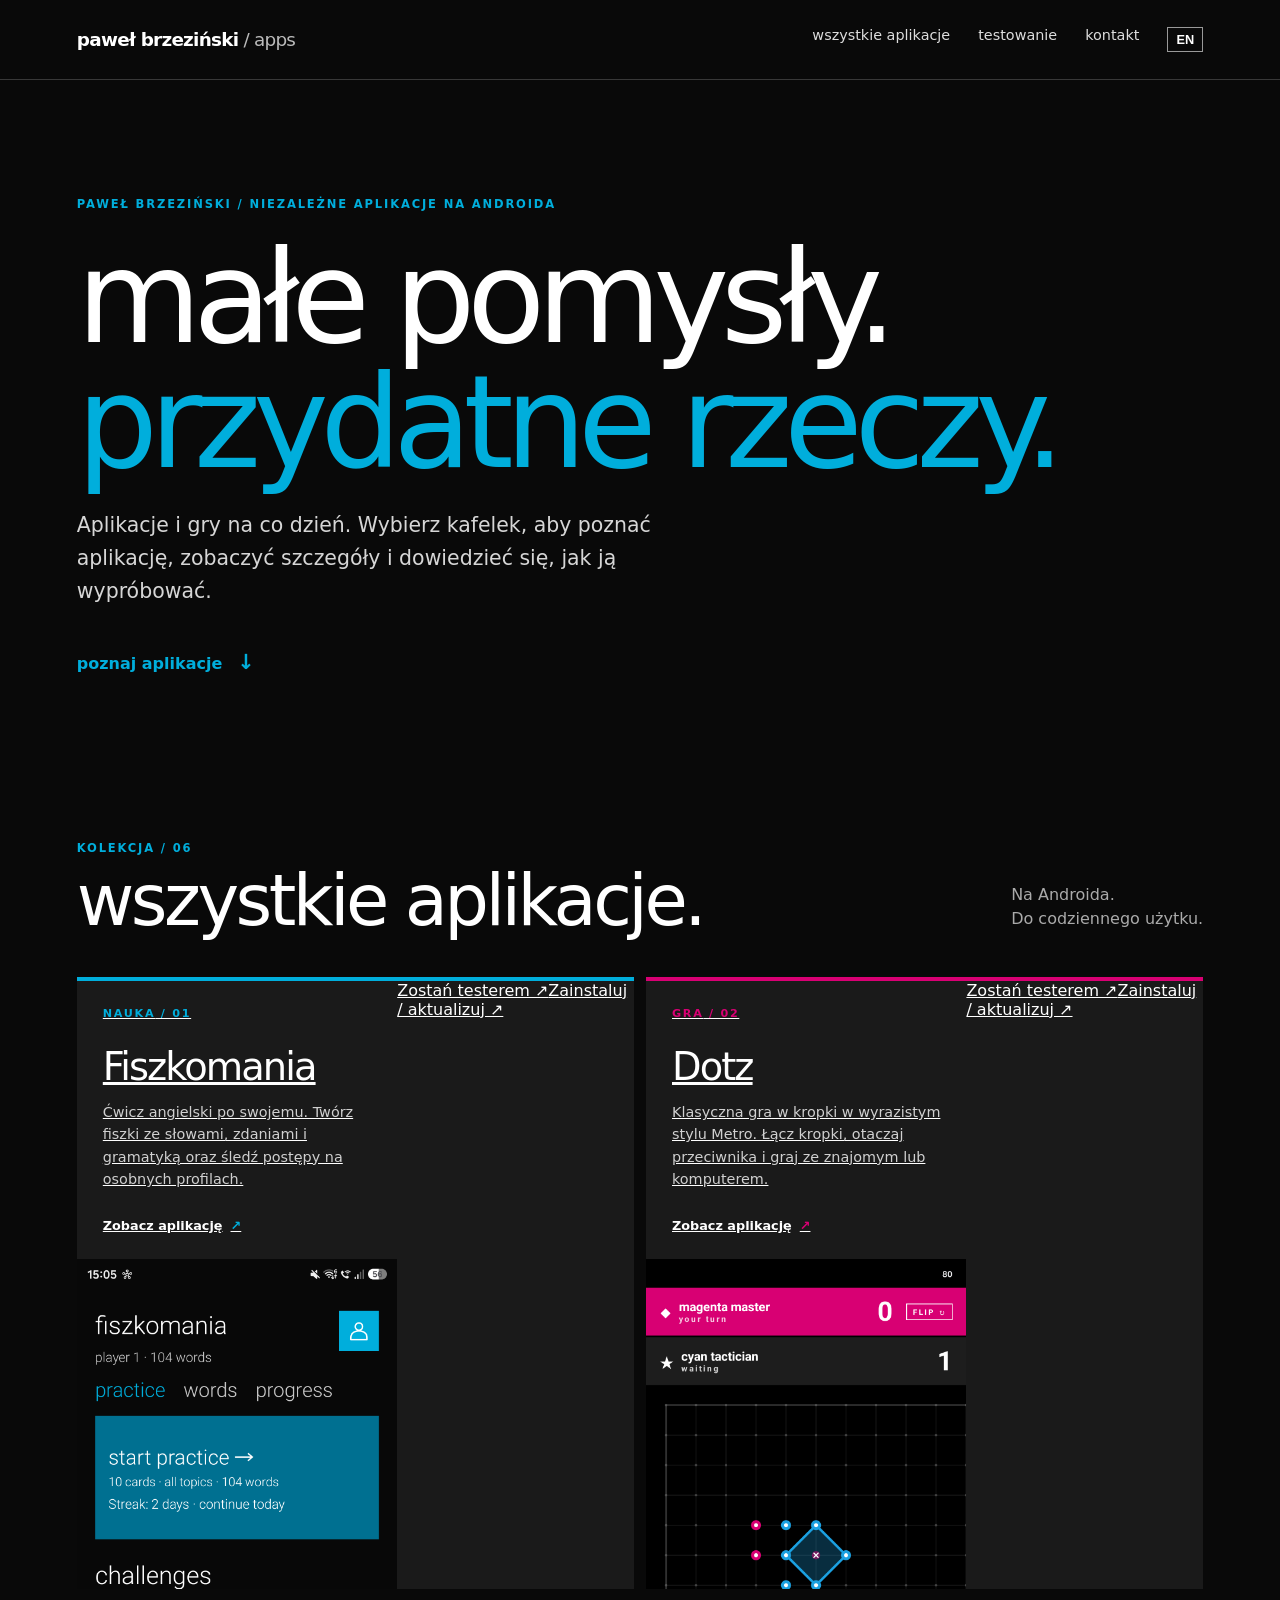
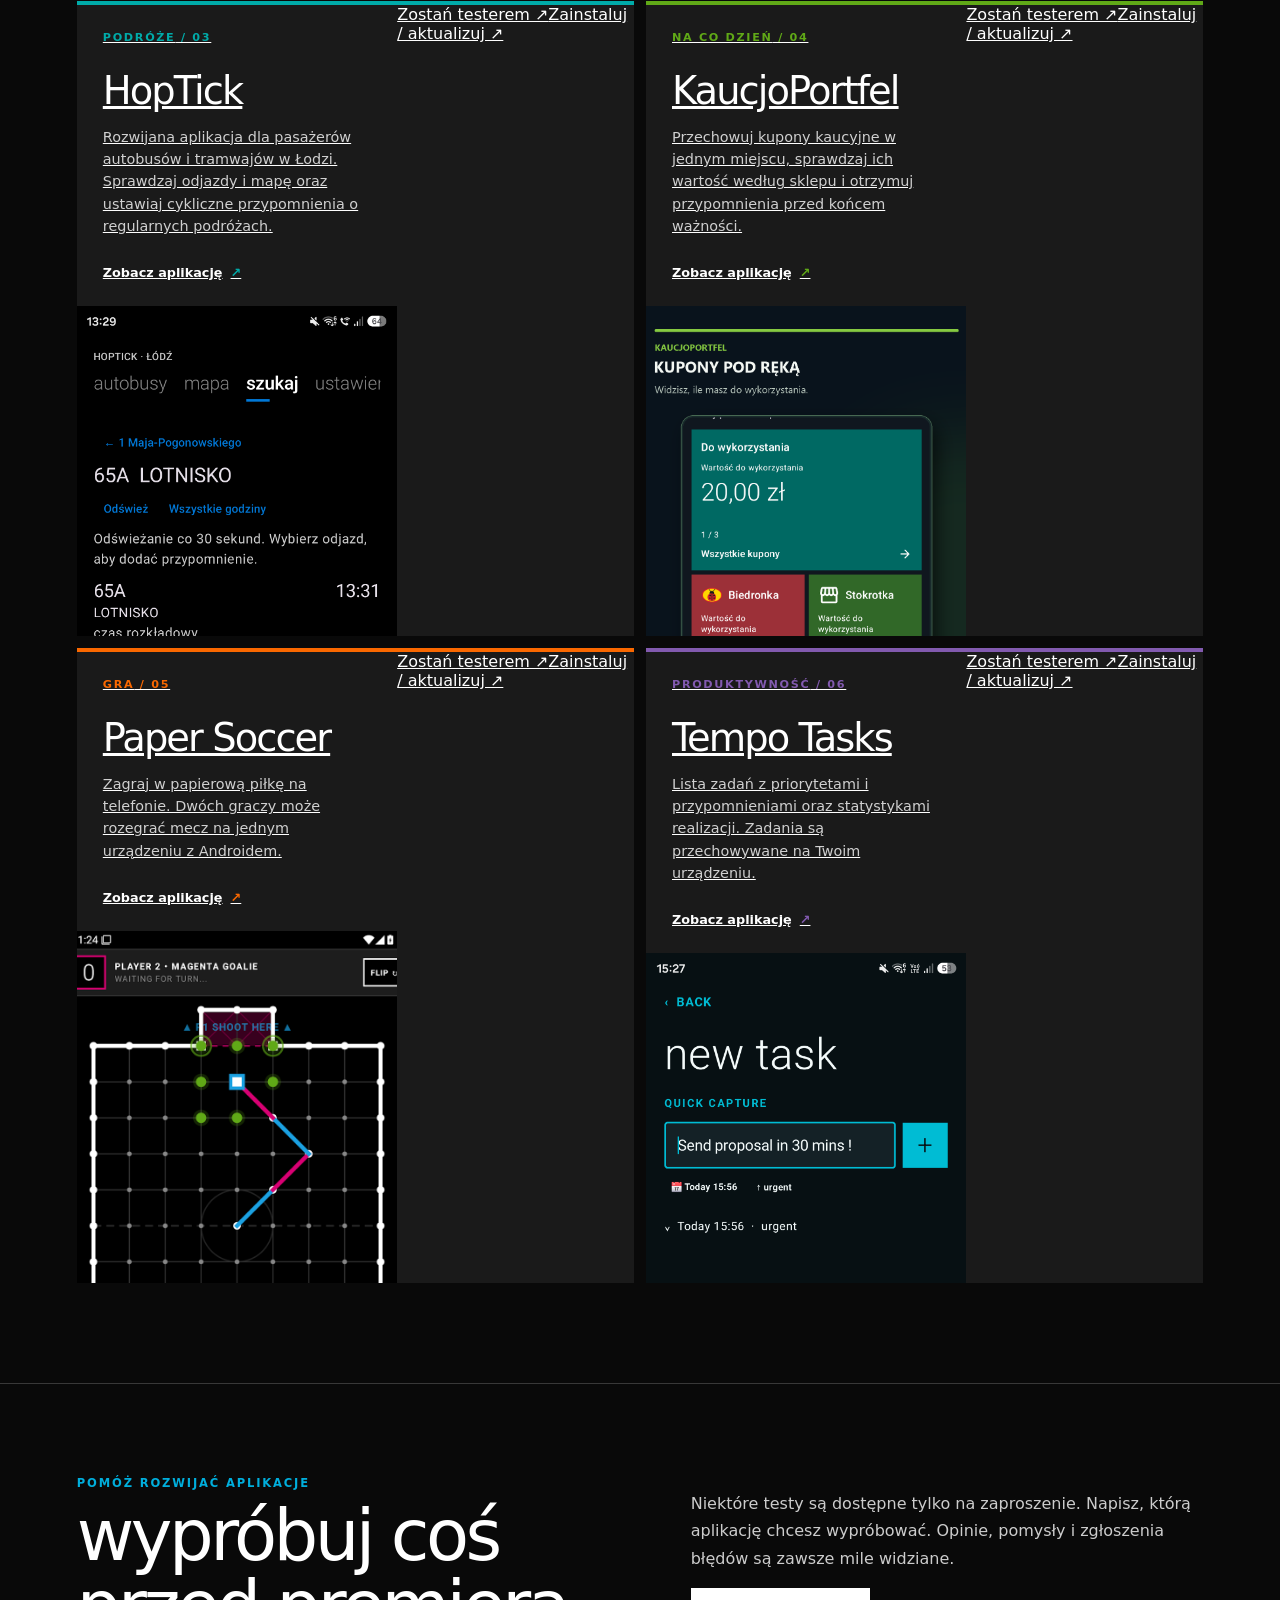
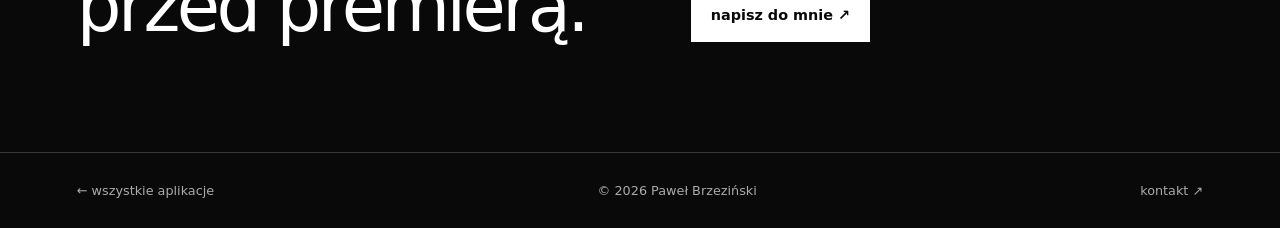
==== commit 0de2c907: "feat: add tester and Google Play quick actions" ====
--- a/index.html
+++ b/index.html
@@ -1 +1 @@
-<!doctype html><html lang="en"><head><meta charset="utf-8"><meta name="viewport" content="width=device-width,initial-scale=1"><meta name="theme-color" content="#080808"><title>Apps by Paweł Brzeziński</title><link rel="stylesheet" href="/metro.css"></head><body style="--accent:#00aedc"><a class="skip" href="#main">Skip to content</a><header class="site-header"><a class="wordmark" href="/">paweł brzeziński<span> / apps</span></a><nav aria-label="Main navigation"><a href="/#apps">all apps</a><a href="/#testing">testing</a><a href="mailto:apps.pbrzezinski@gmail.com">contact</a></nav></header><main id="main"><section class="landing"><p class="overline">PAWEŁ BRZEZIŃSKI / INDEPENDENT ANDROID APPS</p><h1>little ideas.<br><span>useful things.</span></h1><p class="lead">Apps and games for everyday life. Pick a tile to discover an app, find its details and see how to try it.</p><a class="text-link" href="#apps">explore the apps <span>↓</span></a></section><section id="apps" class="content-section"><div class="section-title"><div><p class="overline">THE COLLECTION / 06</p><h2>all apps.</h2></div><p>Made for Android.<br>Made to be used.</p></div><div class="app-grid"><a class="app-card" style="--card-accent:#00aedc" href="/fiszkomania/"><div class="card-info"><span class="card-category"><span>LEARNING</span> / 01</span><div><h3>Fiszkomania</h3><p>Make English practice your own. Create cards for words, sentences and grammar, then practise and follow your progress with separate profiles.</p></div><span class="card-cta">Explore the app <span aria-hidden="true">↗</span></span></div><div class="card-image" aria-hidden="true"><img src="/assets/screenshots/fiszkomania-hub.png" alt="" loading="lazy"></div></a><a class="app-card" style="--card-accent:#d80073" href="/dotz/"><div class="card-info"><span class="card-category"><span>GAME</span> / 02</span><div><h3>Dotz</h3><p>A classic paper-and-pencil territory game with a bold Metro look. Connect dots, surround your opponent and play against a friend or the computer.</p></div><span class="card-cta">Explore the app <span aria-hidden="true">↗</span></span></div><div class="card-image" aria-hidden="true"><img src="/assets/screenshots/dotz-gameplay.png" alt="" loading="lazy"></div></a><a class="app-card" style="--card-accent:#00aba9" href="/hoptick/"><div class="card-info"><span class="card-category"><span>TRAVEL</span> / 03</span><div><h3>HopTick</h3><p>A work-in-progress bus and tram companion for Łódź. Explore departures, a map and recurring reminders for your regular journeys.</p></div><span class="card-cta">Explore the app <span aria-hidden="true">↗</span></span></div><div class="card-image" aria-hidden="true"><img src="/assets/screenshots/hoptick-board.png" alt="" loading="lazy"></div></a><a class="app-card" style="--card-accent:#60a917" href="/kaucjoportfel/"><div class="card-info"><span class="card-category"><span>EVERYDAY</span> / 04</span><div><h3>KaucjoPortfel</h3><p>Keep deposit-return vouchers together, see their value by shop and get reminders before they expire.</p></div><span class="card-cta">Explore the app <span aria-hidden="true">↗</span></span></div><div class="card-image" aria-hidden="true"><img src="/assets/showcase/kaucjoportfel.png" alt="" loading="lazy"></div></a><a class="app-card" style="--card-accent:#fa6800" href="/papersoccer/"><div class="card-info"><span class="card-category"><span>GAME</span> / 05</span><div><h3>Paper Soccer</h3><p>Bring the pen-and-paper game to your phone for a match between two players on one Android device.</p></div><span class="card-cta">Explore the app <span aria-hidden="true">↗</span></span></div><div class="card-image" aria-hidden="true"><img src="/assets/screenshots/papersoccer-1.webp" alt="" loading="lazy"></div></a><a class="app-card" style="--card-accent:#825aaf" href="/tempo-tasks/"><div class="card-info"><span class="card-category"><span>PRODUCTIVITY</span> / 06</span><div><h3>Tempo Tasks</h3><p>A task list with priorities, reminders and a look at how your days are going. Your tasks are stored on your device.</p></div><span class="card-cta">Explore the app <span aria-hidden="true">↗</span></span></div><div class="card-image" aria-hidden="true"><img src="/assets/screenshots/tempo-capture.png" alt="" loading="lazy"></div></a></div></section><section class="testing" id="testing"><div><p class="overline">HELP SHAPE WHAT'S NEXT</p><h2>try something<br>early.</h2></div><div><p>Some tests are invitation-only. Get in touch and mention the app you’d like to try. Feedback, ideas and bug reports are always welcome.</p><a class="solid-btn" href="mailto:apps.pbrzezinski@gmail.com?subject=App%20testing">get in touch ↗</a></div></section></main><footer class="site-footer"><a href="/">← all apps</a><span>© 2026 Paweł Brzeziński</span><a href="mailto:apps.pbrzezinski@gmail.com">contact ↗</a></footer><script src="/locale.js"></script></body></html>+<!doctype html><html lang="en"><head><meta charset="utf-8"><meta name="viewport" content="width=device-width,initial-scale=1"><meta name="theme-color" content="#080808"><title>Apps by Paweł Brzeziński</title><link rel="stylesheet" href="/metro.css"></head><body style="--accent:#00aedc"><a class="skip" href="#main" target="_blank" rel="noopener noreferrer">Skip to content</a><header class="site-header"><a class="wordmark" href="/" target="_blank" rel="noopener noreferrer">paweł brzeziński<span> / apps</span></a><nav aria-label="Main navigation"><a href="/#apps" target="_blank" rel="noopener noreferrer">all apps</a><a href="/#testing" target="_blank" rel="noopener noreferrer">testing</a><a href="mailto:apps.pbrzezinski@gmail.com" target="_blank" rel="noopener noreferrer">contact</a></nav></header><main id="main"><section class="landing"><p class="overline">PAWEŁ BRZEZIŃSKI / INDEPENDENT ANDROID APPS</p><h1>little ideas.<br><span>useful things.</span></h1><p class="lead">Apps and games for everyday life. Pick a tile to discover an app, find its details and see how to try it.</p><a class="text-link" href="#apps" target="_blank" rel="noopener noreferrer">explore the apps <span>↓</span></a></section><section id="apps" class="content-section"><div class="section-title"><div><p class="overline">THE COLLECTION / 06</p><h2>all apps.</h2></div><p>Made for Android.<br>Made to be used.</p></div><div class="app-grid"><article class="app-card" style="--card-accent:#00aedc"><a class="app-card-link" href="/fiszkomania/" target="_blank" rel="noopener noreferrer"><div class="card-info"><span class="card-category"><span>LEARNING</span> / 01</span><div><h3>Fiszkomania</h3><p>Make English practice your own. Create cards for words, sentences and grammar, then practise and follow your progress with separate profiles.</p></div><span class="card-cta">Explore the app <span aria-hidden="true">↗</span></span></div><div class="card-image" aria-hidden="true"><img src="/assets/screenshots/fiszkomania-hub.png" alt="" loading="lazy"></div></a><div class="card-actions" aria-label="Quick actions"><a class="card-action card-action-test" href="https://play.google.com/apps/testing/com.ppaul1989.fiszkomania" target="_blank" rel="noopener noreferrer" data-en="Join testing ↗" data-pl="Zostań testerem ↗">Join testing ↗</a><a class="card-action card-action-play" href="https://play.google.com/store/apps/details?id=com.ppaul1989.fiszkomania" target="_blank" rel="noopener noreferrer" data-en="Install / update ↗" data-pl="Zainstaluj / aktualizuj ↗">Install / update ↗</a></div></article><article class="app-card" style="--card-accent:#d80073"><a class="app-card-link" href="/dotz/" target="_blank" rel="noopener noreferrer"><div class="card-info"><span class="card-category"><span>GAME</span> / 02</span><div><h3>Dotz</h3><p>A classic paper-and-pencil territory game with a bold Metro look. Connect dots, surround your opponent and play against a friend or the computer.</p></div><span class="card-cta">Explore the app <span aria-hidden="true">↗</span></span></div><div class="card-image" aria-hidden="true"><img src="/assets/screenshots/dotz-gameplay.png" alt="" loading="lazy"></div></a><div class="card-actions" aria-label="Quick actions"><a class="card-action card-action-test" href="https://play.google.com/apps/testing/com.ppaul1989.dotz" target="_blank" rel="noopener noreferrer" data-en="Join testing ↗" data-pl="Zostań testerem ↗">Join testing ↗</a><a class="card-action card-action-play" href="https://play.google.com/store/apps/details?id=com.ppaul1989.dotz" target="_blank" rel="noopener noreferrer" data-en="Install / update ↗" data-pl="Zainstaluj / aktualizuj ↗">Install / update ↗</a></div></article><article class="app-card" style="--card-accent:#00aba9"><a class="app-card-link" href="/hoptick/" target="_blank" rel="noopener noreferrer"><div class="card-info"><span class="card-category"><span>TRAVEL</span> / 03</span><div><h3>HopTick</h3><p>A work-in-progress bus and tram companion for Łódź. Explore departures, a map and recurring reminders for your regular journeys.</p></div><span class="card-cta">Explore the app <span aria-hidden="true">↗</span></span></div><div class="card-image" aria-hidden="true"><img src="/assets/screenshots/hoptick-board.png" alt="" loading="lazy"></div></a><div class="card-actions" aria-label="Quick actions"><a class="card-action card-action-test" href="https://play.google.com/apps/testing/com.ppaul1989.hoptick" target="_blank" rel="noopener noreferrer" data-en="Join testing ↗" data-pl="Zostań testerem ↗">Join testing ↗</a><a class="card-action card-action-play" href="https://play.google.com/store/apps/details?id=com.ppaul1989.hoptick" target="_blank" rel="noopener noreferrer" data-en="Install / update ↗" data-pl="Zainstaluj / aktualizuj ↗">Install / update ↗</a></div></article><article class="app-card" style="--card-accent:#60a917"><a class="app-card-link" href="/kaucjoportfel/" target="_blank" rel="noopener noreferrer"><div class="card-info"><span class="card-category"><span>EVERYDAY</span> / 04</span><div><h3>KaucjoPortfel</h3><p>Keep deposit-return vouchers together, see their value by shop and get reminders before they expire.</p></div><span class="card-cta">Explore the app <span aria-hidden="true">↗</span></span></div><div class="card-image" aria-hidden="true"><img src="/assets/showcase/kaucjoportfel.png" alt="" loading="lazy"></div></a><div class="card-actions" aria-label="Quick actions"><a class="card-action card-action-test" href="https://play.google.com/apps/testing/com.ppaul1989.kaucjomat" target="_blank" rel="noopener noreferrer" data-en="Join testing ↗" data-pl="Zostań testerem ↗">Join testing ↗</a><a class="card-action card-action-play" href="https://play.google.com/store/apps/details?id=com.ppaul1989.kaucjomat" target="_blank" rel="noopener noreferrer" data-en="Install / update ↗" data-pl="Zainstaluj / aktualizuj ↗">Install / update ↗</a></div></article><article class="app-card" style="--card-accent:#fa6800"><a class="app-card-link" href="/papersoccer/" target="_blank" rel="noopener noreferrer"><div class="card-info"><span class="card-category"><span>GAME</span> / 05</span><div><h3>Paper Soccer</h3><p>Bring the pen-and-paper game to your phone for a match between two players on one Android device.</p></div><span class="card-cta">Explore the app <span aria-hidden="true">↗</span></span></div><div class="card-image" aria-hidden="true"><img src="/assets/screenshots/papersoccer-1.webp" alt="" loading="lazy"></div></a><div class="card-actions" aria-label="Quick actions"><a class="card-action card-action-test" href="https://play.google.com/apps/testing/com.ppaul1989.papersoccer" target="_blank" rel="noopener noreferrer" data-en="Join testing ↗" data-pl="Zostań testerem ↗">Join testing ↗</a><a class="card-action card-action-play" href="https://play.google.com/store/apps/details?id=com.ppaul1989.papersoccer" target="_blank" rel="noopener noreferrer" data-en="Install / update ↗" data-pl="Zainstaluj / aktualizuj ↗">Install / update ↗</a></div></article><article class="app-card" style="--card-accent:#825aaf"><a class="app-card-link" href="/tempo-tasks/" target="_blank" rel="noopener noreferrer"><div class="card-info"><span class="card-category"><span>PRODUCTIVITY</span> / 06</span><div><h3>Tempo Tasks</h3><p>A task list with priorities, reminders and a look at how your days are going. Your tasks are stored on your device.</p></div><span class="card-cta">Explore the app <span aria-hidden="true">↗</span></span></div><div class="card-image" aria-hidden="true"><img src="/assets/screenshots/tempo-capture.png" alt="" loading="lazy"></div></a><div class="card-actions" aria-label="Quick actions"><a class="card-action card-action-test" href="https://play.google.com/apps/testing/com.ppaul1989.tempotasks" target="_blank" rel="noopener noreferrer" data-en="Join testing ↗" data-pl="Zostań testerem ↗">Join testing ↗</a><a class="card-action card-action-play" href="https://play.google.com/store/apps/details?id=com.ppaul1989.tempotasks" target="_blank" rel="noopener noreferrer" data-en="Install / update ↗" data-pl="Zainstaluj / aktualizuj ↗">Install / update ↗</a></div></article></div></section><section class="testing" id="testing"><div><p class="overline">HELP SHAPE WHAT'S NEXT</p><h2>try something<br>early.</h2></div><div><p>Some tests are invitation-only. Get in touch and mention the app you’d like to try. Feedback, ideas and bug reports are always welcome.</p><a class="solid-btn" href="mailto:apps.pbrzezinski@gmail.com?subject=App%20testing" target="_blank" rel="noopener noreferrer">get in touch ↗</a></div></section></main><footer class="site-footer"><a href="/" target="_blank" rel="noopener noreferrer">← all apps</a><span>© 2026 Paweł Brzeziński</span><a href="mailto:apps.pbrzezinski@gmail.com" target="_blank" rel="noopener noreferrer">contact ↗</a></footer><script src="/locale.js"></script></body></html>
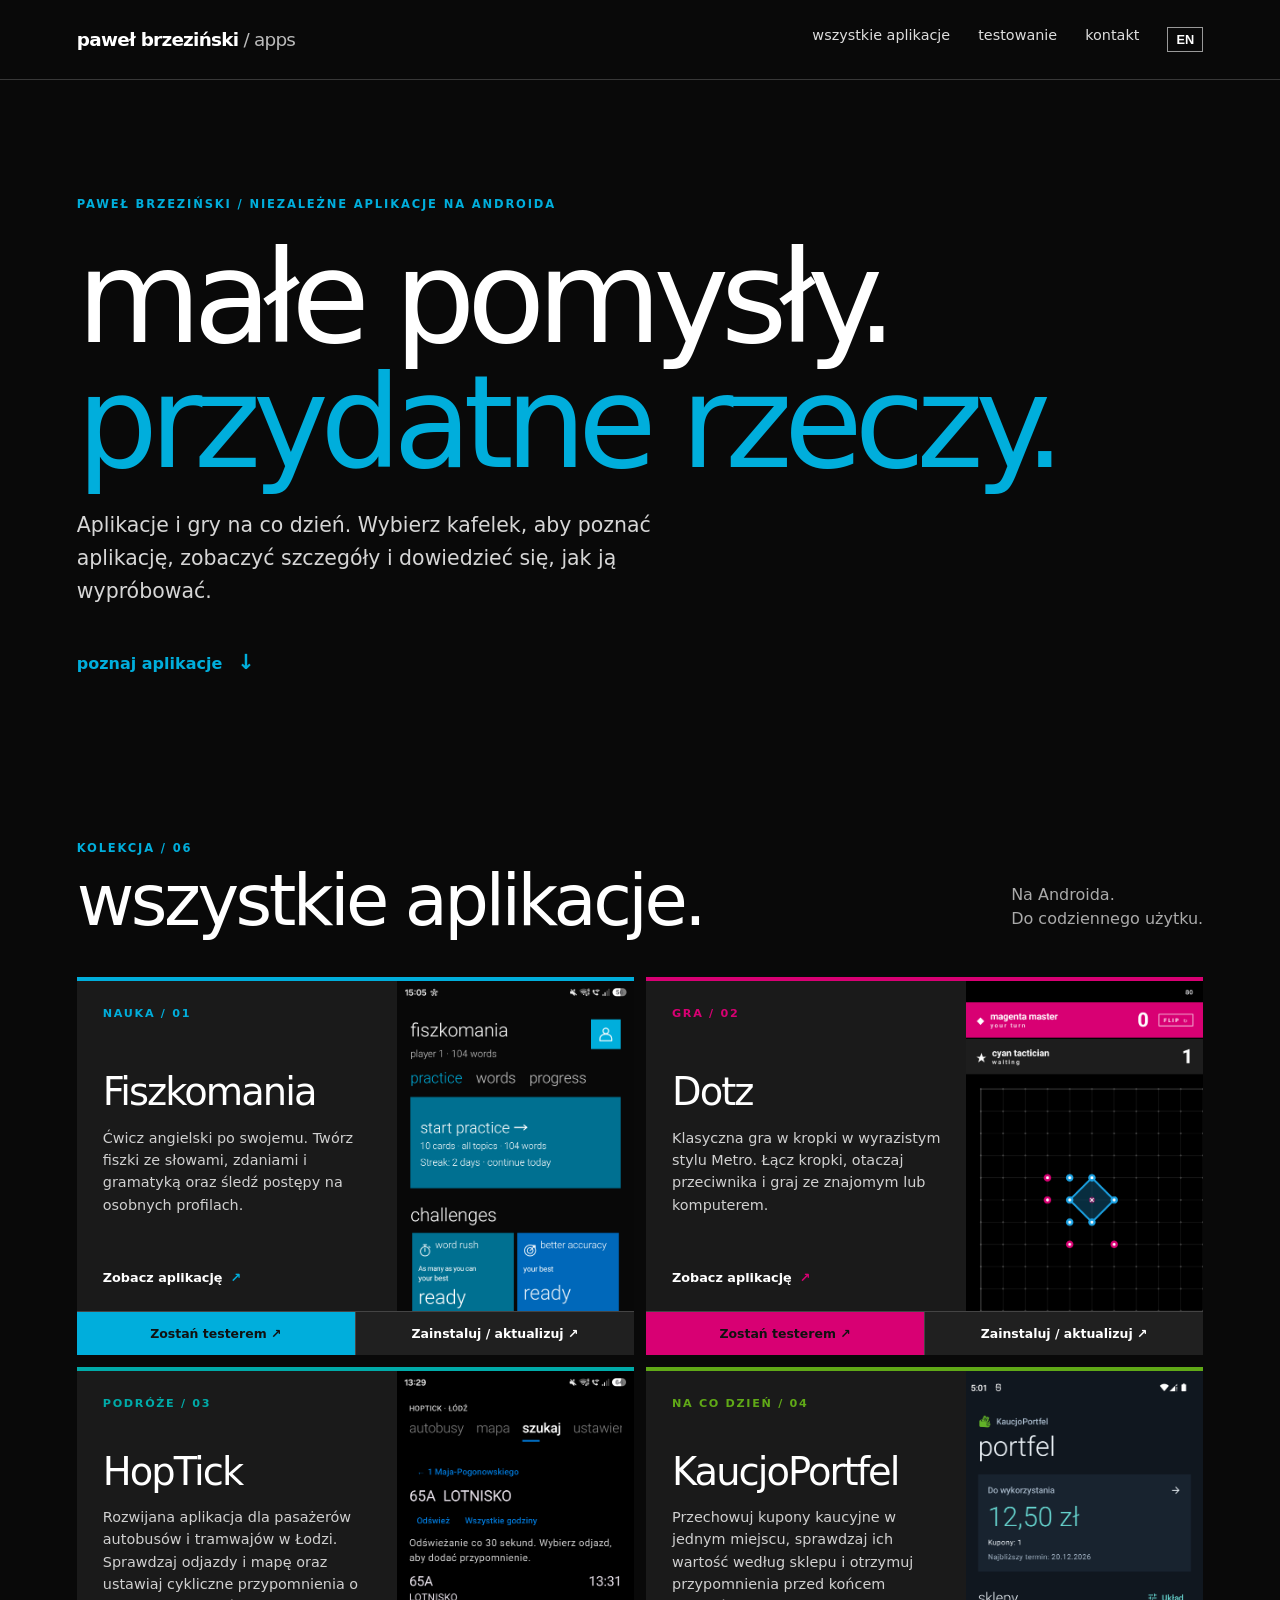
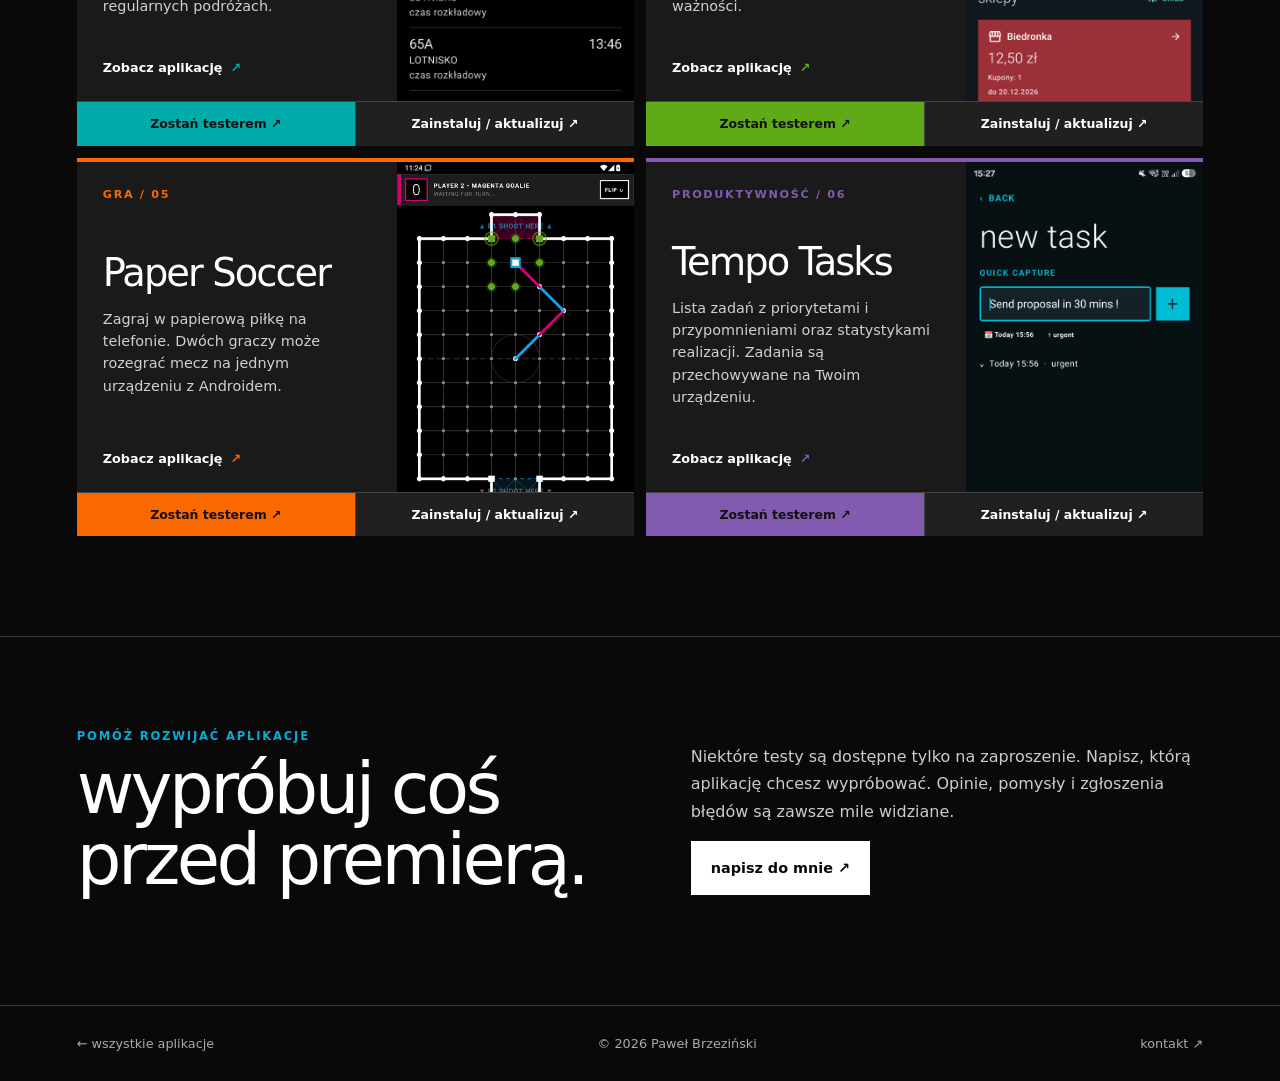
==== commit 12dd797f: "feat: refresh KaucjoPortfel screenshots and demos" ====
--- a/index.html
+++ b/index.html
@@ -1 +1 @@
-<!doctype html><html lang="en"><head><meta charset="utf-8"><meta name="viewport" content="width=device-width,initial-scale=1"><meta name="theme-color" content="#080808"><title>Apps by Paweł Brzeziński</title><link rel="stylesheet" href="/metro.css"></head><body style="--accent:#00aedc"><a class="skip" href="#main" target="_blank" rel="noopener noreferrer">Skip to content</a><header class="site-header"><a class="wordmark" href="/" target="_blank" rel="noopener noreferrer">paweł brzeziński<span> / apps</span></a><nav aria-label="Main navigation"><a href="/#apps" target="_blank" rel="noopener noreferrer">all apps</a><a href="/#testing" target="_blank" rel="noopener noreferrer">testing</a><a href="mailto:apps.pbrzezinski@gmail.com" target="_blank" rel="noopener noreferrer">contact</a></nav></header><main id="main"><section class="landing"><p class="overline">PAWEŁ BRZEZIŃSKI / INDEPENDENT ANDROID APPS</p><h1>little ideas.<br><span>useful things.</span></h1><p class="lead">Apps and games for everyday life. Pick a tile to discover an app, find its details and see how to try it.</p><a class="text-link" href="#apps" target="_blank" rel="noopener noreferrer">explore the apps <span>↓</span></a></section><section id="apps" class="content-section"><div class="section-title"><div><p class="overline">THE COLLECTION / 06</p><h2>all apps.</h2></div><p>Made for Android.<br>Made to be used.</p></div><div class="app-grid"><article class="app-card" style="--card-accent:#00aedc"><a class="app-card-link" href="/fiszkomania/" target="_blank" rel="noopener noreferrer"><div class="card-info"><span class="card-category"><span>LEARNING</span> / 01</span><div><h3>Fiszkomania</h3><p>Make English practice your own. Create cards for words, sentences and grammar, then practise and follow your progress with separate profiles.</p></div><span class="card-cta">Explore the app <span aria-hidden="true">↗</span></span></div><div class="card-image" aria-hidden="true"><img src="/assets/screenshots/fiszkomania-hub.png" alt="" loading="lazy"></div></a><div class="card-actions" aria-label="Quick actions"><a class="card-action card-action-test" href="https://play.google.com/apps/testing/com.ppaul1989.fiszkomania" target="_blank" rel="noopener noreferrer" data-en="Join testing ↗" data-pl="Zostań testerem ↗">Join testing ↗</a><a class="card-action card-action-play" href="https://play.google.com/store/apps/details?id=com.ppaul1989.fiszkomania" target="_blank" rel="noopener noreferrer" data-en="Install / update ↗" data-pl="Zainstaluj / aktualizuj ↗">Install / update ↗</a></div></article><article class="app-card" style="--card-accent:#d80073"><a class="app-card-link" href="/dotz/" target="_blank" rel="noopener noreferrer"><div class="card-info"><span class="card-category"><span>GAME</span> / 02</span><div><h3>Dotz</h3><p>A classic paper-and-pencil territory game with a bold Metro look. Connect dots, surround your opponent and play against a friend or the computer.</p></div><span class="card-cta">Explore the app <span aria-hidden="true">↗</span></span></div><div class="card-image" aria-hidden="true"><img src="/assets/screenshots/dotz-gameplay.png" alt="" loading="lazy"></div></a><div class="card-actions" aria-label="Quick actions"><a class="card-action card-action-test" href="https://play.google.com/apps/testing/com.ppaul1989.dotz" target="_blank" rel="noopener noreferrer" data-en="Join testing ↗" data-pl="Zostań testerem ↗">Join testing ↗</a><a class="card-action card-action-play" href="https://play.google.com/store/apps/details?id=com.ppaul1989.dotz" target="_blank" rel="noopener noreferrer" data-en="Install / update ↗" data-pl="Zainstaluj / aktualizuj ↗">Install / update ↗</a></div></article><article class="app-card" style="--card-accent:#00aba9"><a class="app-card-link" href="/hoptick/" target="_blank" rel="noopener noreferrer"><div class="card-info"><span class="card-category"><span>TRAVEL</span> / 03</span><div><h3>HopTick</h3><p>A work-in-progress bus and tram companion for Łódź. Explore departures, a map and recurring reminders for your regular journeys.</p></div><span class="card-cta">Explore the app <span aria-hidden="true">↗</span></span></div><div class="card-image" aria-hidden="true"><img src="/assets/screenshots/hoptick-board.png" alt="" loading="lazy"></div></a><div class="card-actions" aria-label="Quick actions"><a class="card-action card-action-test" href="https://play.google.com/apps/testing/com.ppaul1989.hoptick" target="_blank" rel="noopener noreferrer" data-en="Join testing ↗" data-pl="Zostań testerem ↗">Join testing ↗</a><a class="card-action card-action-play" href="https://play.google.com/store/apps/details?id=com.ppaul1989.hoptick" target="_blank" rel="noopener noreferrer" data-en="Install / update ↗" data-pl="Zainstaluj / aktualizuj ↗">Install / update ↗</a></div></article><article class="app-card" style="--card-accent:#60a917"><a class="app-card-link" href="/kaucjoportfel/" target="_blank" rel="noopener noreferrer"><div class="card-info"><span class="card-category"><span>EVERYDAY</span> / 04</span><div><h3>KaucjoPortfel</h3><p>Keep deposit-return vouchers together, see their value by shop and get reminders before they expire.</p></div><span class="card-cta">Explore the app <span aria-hidden="true">↗</span></span></div><div class="card-image" aria-hidden="true"><img src="/assets/showcase/kaucjoportfel.png" alt="" loading="lazy"></div></a><div class="card-actions" aria-label="Quick actions"><a class="card-action card-action-test" href="https://play.google.com/apps/testing/com.ppaul1989.kaucjomat" target="_blank" rel="noopener noreferrer" data-en="Join testing ↗" data-pl="Zostań testerem ↗">Join testing ↗</a><a class="card-action card-action-play" href="https://play.google.com/store/apps/details?id=com.ppaul1989.kaucjomat" target="_blank" rel="noopener noreferrer" data-en="Install / update ↗" data-pl="Zainstaluj / aktualizuj ↗">Install / update ↗</a></div></article><article class="app-card" style="--card-accent:#fa6800"><a class="app-card-link" href="/papersoccer/" target="_blank" rel="noopener noreferrer"><div class="card-info"><span class="card-category"><span>GAME</span> / 05</span><div><h3>Paper Soccer</h3><p>Bring the pen-and-paper game to your phone for a match between two players on one Android device.</p></div><span class="card-cta">Explore the app <span aria-hidden="true">↗</span></span></div><div class="card-image" aria-hidden="true"><img src="/assets/screenshots/papersoccer-1.webp" alt="" loading="lazy"></div></a><div class="card-actions" aria-label="Quick actions"><a class="card-action card-action-test" href="https://play.google.com/apps/testing/com.ppaul1989.papersoccer" target="_blank" rel="noopener noreferrer" data-en="Join testing ↗" data-pl="Zostań testerem ↗">Join testing ↗</a><a class="card-action card-action-play" href="https://play.google.com/store/apps/details?id=com.ppaul1989.papersoccer" target="_blank" rel="noopener noreferrer" data-en="Install / update ↗" data-pl="Zainstaluj / aktualizuj ↗">Install / update ↗</a></div></article><article class="app-card" style="--card-accent:#825aaf"><a class="app-card-link" href="/tempo-tasks/" target="_blank" rel="noopener noreferrer"><div class="card-info"><span class="card-category"><span>PRODUCTIVITY</span> / 06</span><div><h3>Tempo Tasks</h3><p>A task list with priorities, reminders and a look at how your days are going. Your tasks are stored on your device.</p></div><span class="card-cta">Explore the app <span aria-hidden="true">↗</span></span></div><div class="card-image" aria-hidden="true"><img src="/assets/screenshots/tempo-capture.png" alt="" loading="lazy"></div></a><div class="card-actions" aria-label="Quick actions"><a class="card-action card-action-test" href="https://play.google.com/apps/testing/com.ppaul1989.tempotasks" target="_blank" rel="noopener noreferrer" data-en="Join testing ↗" data-pl="Zostań testerem ↗">Join testing ↗</a><a class="card-action card-action-play" href="https://play.google.com/store/apps/details?id=com.ppaul1989.tempotasks" target="_blank" rel="noopener noreferrer" data-en="Install / update ↗" data-pl="Zainstaluj / aktualizuj ↗">Install / update ↗</a></div></article></div></section><section class="testing" id="testing"><div><p class="overline">HELP SHAPE WHAT'S NEXT</p><h2>try something<br>early.</h2></div><div><p>Some tests are invitation-only. Get in touch and mention the app you’d like to try. Feedback, ideas and bug reports are always welcome.</p><a class="solid-btn" href="mailto:apps.pbrzezinski@gmail.com?subject=App%20testing" target="_blank" rel="noopener noreferrer">get in touch ↗</a></div></section></main><footer class="site-footer"><a href="/" target="_blank" rel="noopener noreferrer">← all apps</a><span>© 2026 Paweł Brzeziński</span><a href="mailto:apps.pbrzezinski@gmail.com" target="_blank" rel="noopener noreferrer">contact ↗</a></footer><script src="/locale.js"></script></body></html>+<!doctype html><html lang="en"><head><meta charset="utf-8"><meta name="viewport" content="width=device-width,initial-scale=1"><meta name="theme-color" content="#080808"><title>Apps by Paweł Brzeziński</title><link rel="stylesheet" href="/metro.css"></head><body style="--accent:#00aedc"><a class="skip" href="#main" target="_blank" rel="noopener noreferrer">Skip to content</a><header class="site-header"><a class="wordmark" href="/" target="_blank" rel="noopener noreferrer">paweł brzeziński<span> / apps</span></a><nav aria-label="Main navigation"><a href="/#apps" target="_blank" rel="noopener noreferrer">all apps</a><a href="/#testing" target="_blank" rel="noopener noreferrer">testing</a><a href="mailto:apps.pbrzezinski@gmail.com" target="_blank" rel="noopener noreferrer">contact</a></nav></header><main id="main"><section class="landing"><p class="overline">PAWEŁ BRZEZIŃSKI / INDEPENDENT ANDROID APPS</p><h1>little ideas.<br><span>useful things.</span></h1><p class="lead">Apps and games for everyday life. Pick a tile to discover an app, find its details and see how to try it.</p><a class="text-link" href="#apps" target="_blank" rel="noopener noreferrer">explore the apps <span>↓</span></a></section><section id="apps" class="content-section"><div class="section-title"><div><p class="overline">THE COLLECTION / 06</p><h2>all apps.</h2></div><p>Made for Android.<br>Made to be used.</p></div><div class="app-grid"><article class="app-card" style="--card-accent:#00aedc"><a class="app-card-link" href="/fiszkomania/" target="_blank" rel="noopener noreferrer"><div class="card-info"><span class="card-category"><span>LEARNING</span> / 01</span><div><h3>Fiszkomania</h3><p>Make English practice your own. Create cards for words, sentences and grammar, then practise and follow your progress with separate profiles.</p></div><span class="card-cta">Explore the app <span aria-hidden="true">↗</span></span></div><div class="card-image" aria-hidden="true"><img src="/assets/screenshots/fiszkomania-hub.png" alt="" loading="lazy"></div></a><div class="card-actions" aria-label="Quick actions"><a class="card-action card-action-test" href="https://play.google.com/apps/testing/com.ppaul1989.fiszkomania" target="_blank" rel="noopener noreferrer" data-en="Join testing ↗" data-pl="Zostań testerem ↗">Join testing ↗</a><a class="card-action card-action-play" href="https://play.google.com/store/apps/details?id=com.ppaul1989.fiszkomania" target="_blank" rel="noopener noreferrer" data-en="Install / update ↗" data-pl="Zainstaluj / aktualizuj ↗">Install / update ↗</a></div></article><article class="app-card" style="--card-accent:#d80073"><a class="app-card-link" href="/dotz/" target="_blank" rel="noopener noreferrer"><div class="card-info"><span class="card-category"><span>GAME</span> / 02</span><div><h3>Dotz</h3><p>A classic paper-and-pencil territory game with a bold Metro look. Connect dots, surround your opponent and play against a friend or the computer.</p></div><span class="card-cta">Explore the app <span aria-hidden="true">↗</span></span></div><div class="card-image" aria-hidden="true"><img src="/assets/screenshots/dotz-gameplay.png" alt="" loading="lazy"></div></a><div class="card-actions" aria-label="Quick actions"><a class="card-action card-action-test" href="https://play.google.com/apps/testing/com.ppaul1989.dotz" target="_blank" rel="noopener noreferrer" data-en="Join testing ↗" data-pl="Zostań testerem ↗">Join testing ↗</a><a class="card-action card-action-play" href="https://play.google.com/store/apps/details?id=com.ppaul1989.dotz" target="_blank" rel="noopener noreferrer" data-en="Install / update ↗" data-pl="Zainstaluj / aktualizuj ↗">Install / update ↗</a></div></article><article class="app-card" style="--card-accent:#00aba9"><a class="app-card-link" href="/hoptick/" target="_blank" rel="noopener noreferrer"><div class="card-info"><span class="card-category"><span>TRAVEL</span> / 03</span><div><h3>HopTick</h3><p>A work-in-progress bus and tram companion for Łódź. Explore departures, a map and recurring reminders for your regular journeys.</p></div><span class="card-cta">Explore the app <span aria-hidden="true">↗</span></span></div><div class="card-image" aria-hidden="true"><img src="/assets/screenshots/hoptick-board.png" alt="" loading="lazy"></div></a><div class="card-actions" aria-label="Quick actions"><a class="card-action card-action-test" href="https://play.google.com/apps/testing/com.ppaul1989.hoptick" target="_blank" rel="noopener noreferrer" data-en="Join testing ↗" data-pl="Zostań testerem ↗">Join testing ↗</a><a class="card-action card-action-play" href="https://play.google.com/store/apps/details?id=com.ppaul1989.hoptick" target="_blank" rel="noopener noreferrer" data-en="Install / update ↗" data-pl="Zainstaluj / aktualizuj ↗">Install / update ↗</a></div></article><article class="app-card" style="--card-accent:#60a917"><a class="app-card-link" href="/kaucjoportfel/" target="_blank" rel="noopener noreferrer"><div class="card-info"><span class="card-category"><span>EVERYDAY</span> / 04</span><div><h3>KaucjoPortfel</h3><p>Keep deposit-return vouchers together, see their value by shop and get reminders before they expire.</p></div><span class="card-cta">Explore the app <span aria-hidden="true">↗</span></span></div><div class="card-image" aria-hidden="true"><img src="/assets/kaucjoportfel/wallet.png" alt="" loading="lazy"></div></a><div class="card-actions" aria-label="Quick actions"><a class="card-action card-action-test" href="https://play.google.com/apps/testing/com.ppaul1989.kaucjomat" target="_blank" rel="noopener noreferrer" data-en="Join testing ↗" data-pl="Zostań testerem ↗">Join testing ↗</a><a class="card-action card-action-play" href="https://play.google.com/store/apps/details?id=com.ppaul1989.kaucjomat" target="_blank" rel="noopener noreferrer" data-en="Install / update ↗" data-pl="Zainstaluj / aktualizuj ↗">Install / update ↗</a></div></article><article class="app-card" style="--card-accent:#fa6800"><a class="app-card-link" href="/papersoccer/" target="_blank" rel="noopener noreferrer"><div class="card-info"><span class="card-category"><span>GAME</span> / 05</span><div><h3>Paper Soccer</h3><p>Bring the pen-and-paper game to your phone for a match between two players on one Android device.</p></div><span class="card-cta">Explore the app <span aria-hidden="true">↗</span></span></div><div class="card-image" aria-hidden="true"><img src="/assets/screenshots/papersoccer-1.webp" alt="" loading="lazy"></div></a><div class="card-actions" aria-label="Quick actions"><a class="card-action card-action-test" href="https://play.google.com/apps/testing/com.ppaul1989.papersoccer" target="_blank" rel="noopener noreferrer" data-en="Join testing ↗" data-pl="Zostań testerem ↗">Join testing ↗</a><a class="card-action card-action-play" href="https://play.google.com/store/apps/details?id=com.ppaul1989.papersoccer" target="_blank" rel="noopener noreferrer" data-en="Install / update ↗" data-pl="Zainstaluj / aktualizuj ↗">Install / update ↗</a></div></article><article class="app-card" style="--card-accent:#825aaf"><a class="app-card-link" href="/tempo-tasks/" target="_blank" rel="noopener noreferrer"><div class="card-info"><span class="card-category"><span>PRODUCTIVITY</span> / 06</span><div><h3>Tempo Tasks</h3><p>A task list with priorities, reminders and a look at how your days are going. Your tasks are stored on your device.</p></div><span class="card-cta">Explore the app <span aria-hidden="true">↗</span></span></div><div class="card-image" aria-hidden="true"><img src="/assets/screenshots/tempo-capture.png" alt="" loading="lazy"></div></a><div class="card-actions" aria-label="Quick actions"><a class="card-action card-action-test" href="https://play.google.com/apps/testing/com.ppaul1989.tempotasks" target="_blank" rel="noopener noreferrer" data-en="Join testing ↗" data-pl="Zostań testerem ↗">Join testing ↗</a><a class="card-action card-action-play" href="https://play.google.com/store/apps/details?id=com.ppaul1989.tempotasks" target="_blank" rel="noopener noreferrer" data-en="Install / update ↗" data-pl="Zainstaluj / aktualizuj ↗">Install / update ↗</a></div></article></div></section><section class="testing" id="testing"><div><p class="overline">HELP SHAPE WHAT'S NEXT</p><h2>try something<br>early.</h2></div><div><p>Some tests are invitation-only. Get in touch and mention the app you’d like to try. Feedback, ideas and bug reports are always welcome.</p><a class="solid-btn" href="mailto:apps.pbrzezinski@gmail.com?subject=App%20testing" target="_blank" rel="noopener noreferrer">get in touch ↗</a></div></section></main><footer class="site-footer"><a href="/" target="_blank" rel="noopener noreferrer">← all apps</a><span>© 2026 Paweł Brzeziński</span><a href="mailto:apps.pbrzezinski@gmail.com" target="_blank" rel="noopener noreferrer">contact ↗</a></footer><script src="/locale.js"></script></body></html>
--- a/metro.css
+++ b/metro.css
@@ -5,3 +5,6 @@
 .app-grid{display:grid;grid-template-columns:repeat(2,minmax(0,1fr));gap:12px}.app-card{min-height:330px;background:#1a1a1a;border-top:4px solid var(--card-accent);display:grid;grid-template-columns:minmax(0,1.15fr) minmax(0,.85fr);overflow:hidden;text-decoration:none;color:#fff;transition:background .18s}.app-card:hover{background:#272727}.card-info{min-width:0;padding:26px;display:flex;flex-direction:column;justify-content:space-between;gap:28px}.card-category{color:var(--card-accent);font-size:.7rem;letter-spacing:.15em;font-weight:700}.card-info h3{font-size:clamp(1.8rem,3vw,3rem);line-height:1;letter-spacing:-.05em;font-weight:300;margin:0 0 15px;overflow-wrap:anywhere}.card-info p{color:#d0d0d0;font-size:.9rem;line-height:1.55;margin:0}.card-cta{font-size:.8rem;font-weight:600}.card-cta span{padding-left:8px;color:var(--card-accent)}.card-image{height:100%;min-height:0;overflow:hidden;background:#101010}.card-image img{display:block;width:100%;height:100%;object-fit:cover;object-position:center top}.card-type,.paper-feature{background:#df5b00;color:#121212;display:flex;flex-direction:column;justify-content:center;overflow:hidden;font-weight:300;letter-spacing:-.07em;line-height:.9}.card-type{font-size:clamp(2.5rem,4.6vw,5rem);padding:20px}.paper-feature{position:relative;min-height:400px;padding:45px;font-size:clamp(4rem,7vw,7rem)}.paper-feature small{position:absolute;bottom:28px;right:28px;font-size:.8rem;letter-spacing:.12em;font-weight:700}.app-hero .phone img{max-width:100%;object-fit:contain}@media(max-width:900px){.app-grid{grid-template-columns:1fr}.app-card{min-height:290px}}@media(max-width:500px){.app-card{grid-template-columns:minmax(0,1.2fr) minmax(0,.8fr);min-height:260px}.card-info{padding:20px;gap:18px}.card-info h3{font-size:1.8rem}.card-info p{font-size:.82rem}.card-type{font-size:clamp(2rem,9vw,3.8rem);padding:14px}.paper-feature{min-height:250px;padding:28px;font-size:4.5rem}}
 .card-image{position:relative;min-height:330px}.card-image img{position:absolute;inset:0}@media(max-width:900px){.card-image{min-height:290px}}@media(max-width:500px){.card-image{min-height:260px}}
 .screen-gallery{max-width:1440px;margin:0 auto;padding:25px 6% 100px}.screen-gallery h2{font-size:clamp(3rem,5.5vw,5rem);line-height:1;font-weight:300;letter-spacing:-.05em;margin:10px 0 35px}.screen-gallery-grid{display:grid;grid-template-columns:repeat(3,minmax(0,1fr));gap:14px;align-items:start}.screen-gallery figure{margin:0;min-width:0}.screen-gallery figure a{display:block;background:#1c1c1c;border-top:3px solid var(--accent);padding:18px;text-align:center}.screen-gallery figure img{display:block;width:auto;max-width:100%;height:auto;max-height:640px;margin:auto}.screen-gallery figcaption{padding-top:12px;font-size:.9rem;color:#d0d0d0}.screen-gallery figure a:focus-visible{outline-offset:3px}@media(max-width:700px){.screen-gallery{padding-bottom:70px}.screen-gallery-grid{display:flex;overflow-x:auto;scroll-snap-type:x mandatory;gap:12px;padding-bottom:16px}.screen-gallery figure{flex:0 0 min(75vw,290px);scroll-snap-align:start}.screen-gallery figure a{padding:12px}}
+
+/* Homepage installation actions */
+.app-card{display:flex;flex-direction:column}.app-card-link{display:grid;grid-template-columns:minmax(0,1.15fr) minmax(0,.85fr);flex:1;min-height:330px;color:inherit;text-decoration:none;transition:background .18s}.app-card-link:hover{background:#272727}.app-card:focus-within{outline:3px solid #fff;outline-offset:4px}.card-actions{display:grid;grid-template-columns:repeat(2,minmax(0,1fr));gap:1px;border-top:1px solid #444;background:#444}.card-action{min-width:0;padding:14px 18px;text-align:center;text-decoration:none;font-size:.78rem;font-weight:700;line-height:1.25;transition:background .18s,color .18s}.card-action-test{background:var(--card-accent);color:#111}.card-action-play{background:#202020;color:#fff}.card-action:hover,.card-action:focus-visible{background:#fff;color:#111}@media(max-width:900px){.app-card-link{min-height:290px}}@media(max-width:500px){.app-card-link{grid-template-columns:minmax(0,1.2fr) minmax(0,.8fr);min-height:260px}.card-action{padding:13px 10px;font-size:.72rem}}
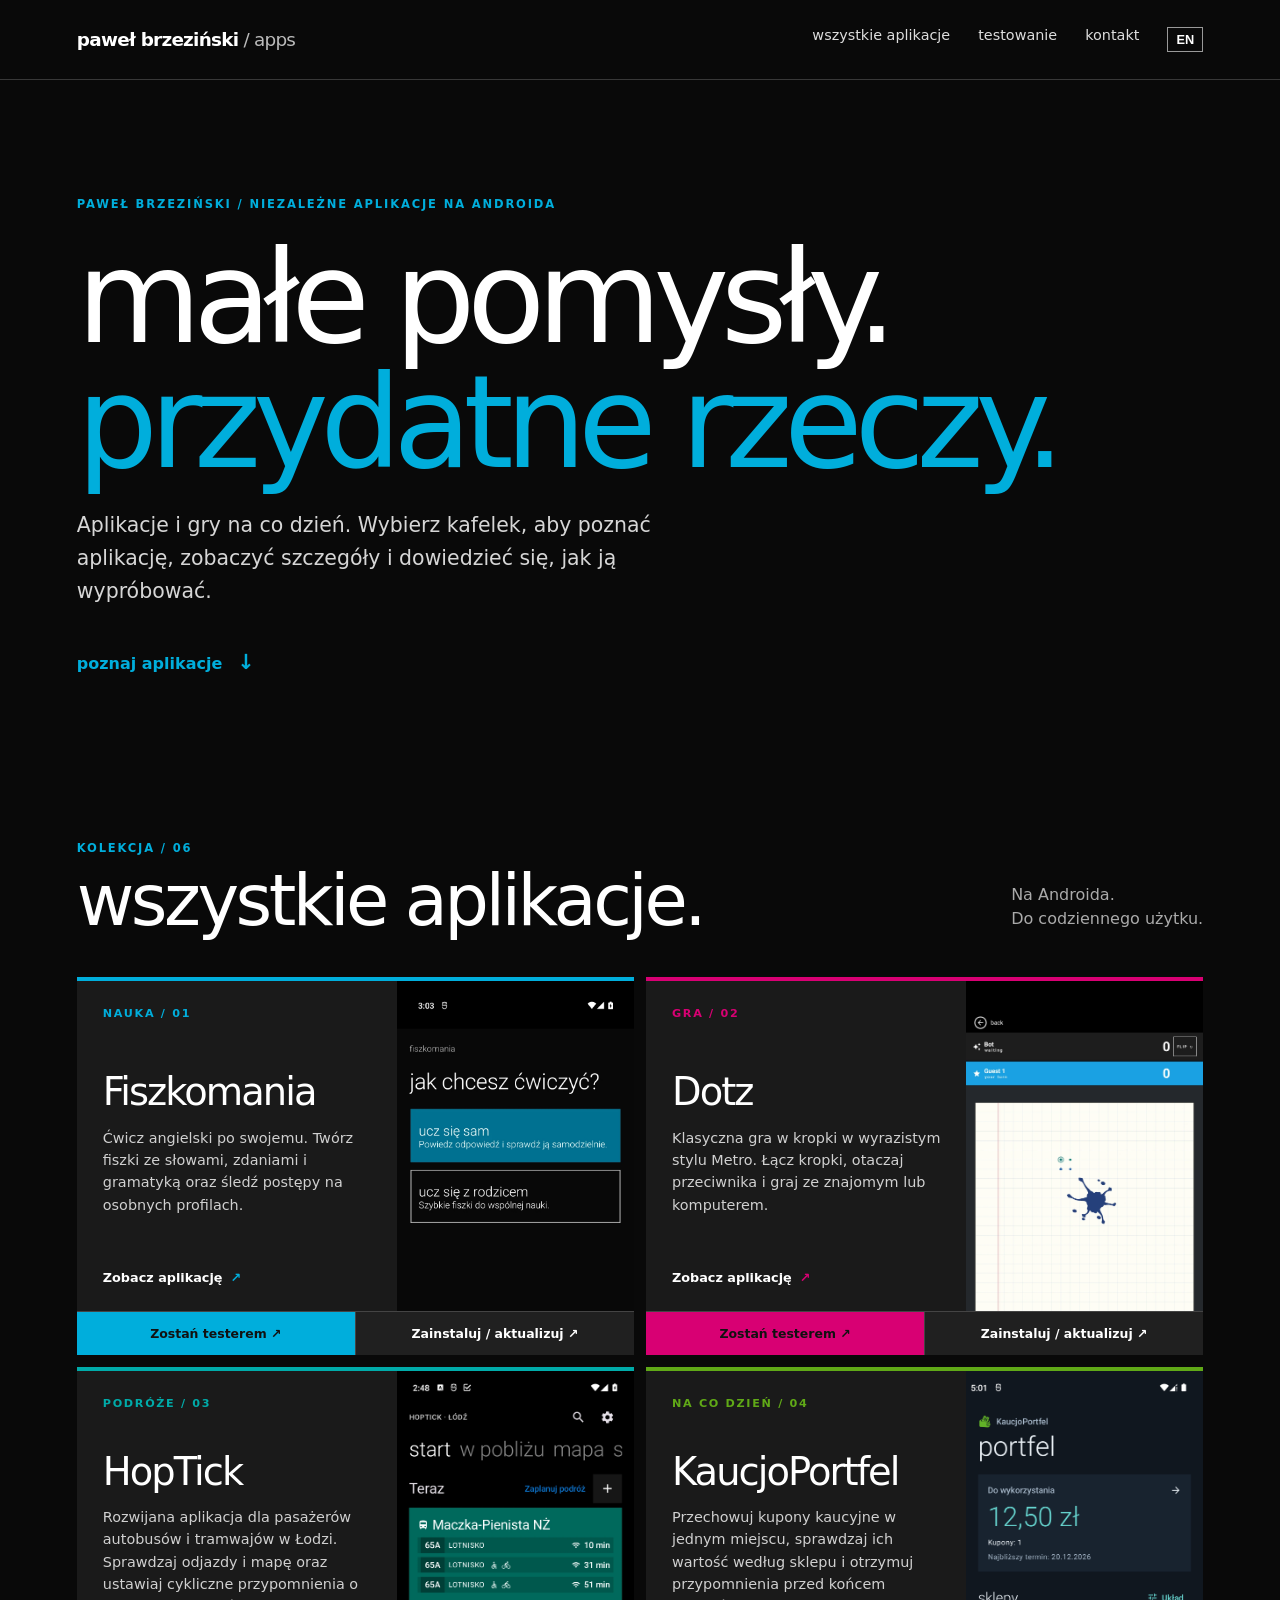
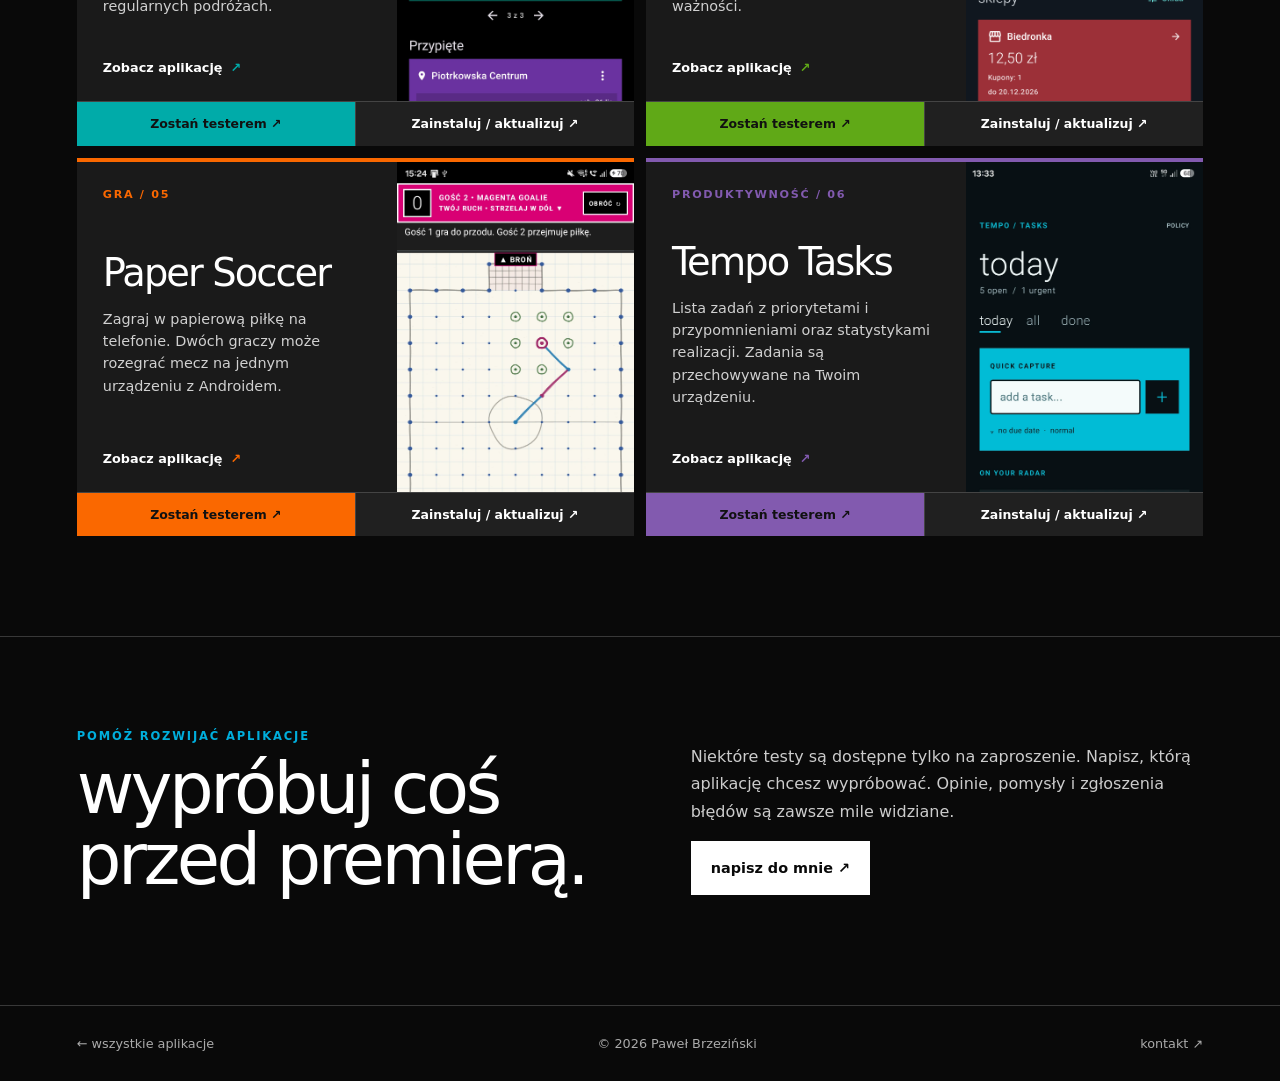
==== commit cfb7a551: "feat: refresh screenshots and previews for five apps" ====
--- a/index.html
+++ b/index.html
@@ -1 +1 @@
-<!doctype html><html lang="en"><head><meta charset="utf-8"><meta name="viewport" content="width=device-width,initial-scale=1"><meta name="theme-color" content="#080808"><title>Apps by Paweł Brzeziński</title><link rel="stylesheet" href="/metro.css"></head><body style="--accent:#00aedc"><a class="skip" href="#main" target="_blank" rel="noopener noreferrer">Skip to content</a><header class="site-header"><a class="wordmark" href="/" target="_blank" rel="noopener noreferrer">paweł brzeziński<span> / apps</span></a><nav aria-label="Main navigation"><a href="/#apps" target="_blank" rel="noopener noreferrer">all apps</a><a href="/#testing" target="_blank" rel="noopener noreferrer">testing</a><a href="mailto:apps.pbrzezinski@gmail.com" target="_blank" rel="noopener noreferrer">contact</a></nav></header><main id="main"><section class="landing"><p class="overline">PAWEŁ BRZEZIŃSKI / INDEPENDENT ANDROID APPS</p><h1>little ideas.<br><span>useful things.</span></h1><p class="lead">Apps and games for everyday life. Pick a tile to discover an app, find its details and see how to try it.</p><a class="text-link" href="#apps" target="_blank" rel="noopener noreferrer">explore the apps <span>↓</span></a></section><section id="apps" class="content-section"><div class="section-title"><div><p class="overline">THE COLLECTION / 06</p><h2>all apps.</h2></div><p>Made for Android.<br>Made to be used.</p></div><div class="app-grid"><article class="app-card" style="--card-accent:#00aedc"><a class="app-card-link" href="/fiszkomania/" target="_blank" rel="noopener noreferrer"><div class="card-info"><span class="card-category"><span>LEARNING</span> / 01</span><div><h3>Fiszkomania</h3><p>Make English practice your own. Create cards for words, sentences and grammar, then practise and follow your progress with separate profiles.</p></div><span class="card-cta">Explore the app <span aria-hidden="true">↗</span></span></div><div class="card-image" aria-hidden="true"><img src="/assets/screenshots/fiszkomania-hub.png" alt="" loading="lazy"></div></a><div class="card-actions" aria-label="Quick actions"><a class="card-action card-action-test" href="https://play.google.com/apps/testing/com.ppaul1989.fiszkomania" target="_blank" rel="noopener noreferrer" data-en="Join testing ↗" data-pl="Zostań testerem ↗">Join testing ↗</a><a class="card-action card-action-play" href="https://play.google.com/store/apps/details?id=com.ppaul1989.fiszkomania" target="_blank" rel="noopener noreferrer" data-en="Install / update ↗" data-pl="Zainstaluj / aktualizuj ↗">Install / update ↗</a></div></article><article class="app-card" style="--card-accent:#d80073"><a class="app-card-link" href="/dotz/" target="_blank" rel="noopener noreferrer"><div class="card-info"><span class="card-category"><span>GAME</span> / 02</span><div><h3>Dotz</h3><p>A classic paper-and-pencil territory game with a bold Metro look. Connect dots, surround your opponent and play against a friend or the computer.</p></div><span class="card-cta">Explore the app <span aria-hidden="true">↗</span></span></div><div class="card-image" aria-hidden="true"><img src="/assets/screenshots/dotz-gameplay.png" alt="" loading="lazy"></div></a><div class="card-actions" aria-label="Quick actions"><a class="card-action card-action-test" href="https://play.google.com/apps/testing/com.ppaul1989.dotz" target="_blank" rel="noopener noreferrer" data-en="Join testing ↗" data-pl="Zostań testerem ↗">Join testing ↗</a><a class="card-action card-action-play" href="https://play.google.com/store/apps/details?id=com.ppaul1989.dotz" target="_blank" rel="noopener noreferrer" data-en="Install / update ↗" data-pl="Zainstaluj / aktualizuj ↗">Install / update ↗</a></div></article><article class="app-card" style="--card-accent:#00aba9"><a class="app-card-link" href="/hoptick/" target="_blank" rel="noopener noreferrer"><div class="card-info"><span class="card-category"><span>TRAVEL</span> / 03</span><div><h3>HopTick</h3><p>A work-in-progress bus and tram companion for Łódź. Explore departures, a map and recurring reminders for your regular journeys.</p></div><span class="card-cta">Explore the app <span aria-hidden="true">↗</span></span></div><div class="card-image" aria-hidden="true"><img src="/assets/screenshots/hoptick-board.png" alt="" loading="lazy"></div></a><div class="card-actions" aria-label="Quick actions"><a class="card-action card-action-test" href="https://play.google.com/apps/testing/com.ppaul1989.hoptick" target="_blank" rel="noopener noreferrer" data-en="Join testing ↗" data-pl="Zostań testerem ↗">Join testing ↗</a><a class="card-action card-action-play" href="https://play.google.com/store/apps/details?id=com.ppaul1989.hoptick" target="_blank" rel="noopener noreferrer" data-en="Install / update ↗" data-pl="Zainstaluj / aktualizuj ↗">Install / update ↗</a></div></article><article class="app-card" style="--card-accent:#60a917"><a class="app-card-link" href="/kaucjoportfel/" target="_blank" rel="noopener noreferrer"><div class="card-info"><span class="card-category"><span>EVERYDAY</span> / 04</span><div><h3>KaucjoPortfel</h3><p>Keep deposit-return vouchers together, see their value by shop and get reminders before they expire.</p></div><span class="card-cta">Explore the app <span aria-hidden="true">↗</span></span></div><div class="card-image" aria-hidden="true"><img src="/assets/kaucjoportfel/wallet.png" alt="" loading="lazy"></div></a><div class="card-actions" aria-label="Quick actions"><a class="card-action card-action-test" href="https://play.google.com/apps/testing/com.ppaul1989.kaucjomat" target="_blank" rel="noopener noreferrer" data-en="Join testing ↗" data-pl="Zostań testerem ↗">Join testing ↗</a><a class="card-action card-action-play" href="https://play.google.com/store/apps/details?id=com.ppaul1989.kaucjomat" target="_blank" rel="noopener noreferrer" data-en="Install / update ↗" data-pl="Zainstaluj / aktualizuj ↗">Install / update ↗</a></div></article><article class="app-card" style="--card-accent:#fa6800"><a class="app-card-link" href="/papersoccer/" target="_blank" rel="noopener noreferrer"><div class="card-info"><span class="card-category"><span>GAME</span> / 05</span><div><h3>Paper Soccer</h3><p>Bring the pen-and-paper game to your phone for a match between two players on one Android device.</p></div><span class="card-cta">Explore the app <span aria-hidden="true">↗</span></span></div><div class="card-image" aria-hidden="true"><img src="/assets/screenshots/papersoccer-1.webp" alt="" loading="lazy"></div></a><div class="card-actions" aria-label="Quick actions"><a class="card-action card-action-test" href="https://play.google.com/apps/testing/com.ppaul1989.papersoccer" target="_blank" rel="noopener noreferrer" data-en="Join testing ↗" data-pl="Zostań testerem ↗">Join testing ↗</a><a class="card-action card-action-play" href="https://play.google.com/store/apps/details?id=com.ppaul1989.papersoccer" target="_blank" rel="noopener noreferrer" data-en="Install / update ↗" data-pl="Zainstaluj / aktualizuj ↗">Install / update ↗</a></div></article><article class="app-card" style="--card-accent:#825aaf"><a class="app-card-link" href="/tempo-tasks/" target="_blank" rel="noopener noreferrer"><div class="card-info"><span class="card-category"><span>PRODUCTIVITY</span> / 06</span><div><h3>Tempo Tasks</h3><p>A task list with priorities, reminders and a look at how your days are going. Your tasks are stored on your device.</p></div><span class="card-cta">Explore the app <span aria-hidden="true">↗</span></span></div><div class="card-image" aria-hidden="true"><img src="/assets/screenshots/tempo-capture.png" alt="" loading="lazy"></div></a><div class="card-actions" aria-label="Quick actions"><a class="card-action card-action-test" href="https://play.google.com/apps/testing/com.ppaul1989.tempotasks" target="_blank" rel="noopener noreferrer" data-en="Join testing ↗" data-pl="Zostań testerem ↗">Join testing ↗</a><a class="card-action card-action-play" href="https://play.google.com/store/apps/details?id=com.ppaul1989.tempotasks" target="_blank" rel="noopener noreferrer" data-en="Install / update ↗" data-pl="Zainstaluj / aktualizuj ↗">Install / update ↗</a></div></article></div></section><section class="testing" id="testing"><div><p class="overline">HELP SHAPE WHAT'S NEXT</p><h2>try something<br>early.</h2></div><div><p>Some tests are invitation-only. Get in touch and mention the app you’d like to try. Feedback, ideas and bug reports are always welcome.</p><a class="solid-btn" href="mailto:apps.pbrzezinski@gmail.com?subject=App%20testing" target="_blank" rel="noopener noreferrer">get in touch ↗</a></div></section></main><footer class="site-footer"><a href="/" target="_blank" rel="noopener noreferrer">← all apps</a><span>© 2026 Paweł Brzeziński</span><a href="mailto:apps.pbrzezinski@gmail.com" target="_blank" rel="noopener noreferrer">contact ↗</a></footer><script src="/locale.js"></script></body></html>+<!doctype html><html lang="en"><head><meta charset="utf-8"><meta name="viewport" content="width=device-width,initial-scale=1"><meta name="theme-color" content="#080808"><title>Apps by Paweł Brzeziński</title><link rel="stylesheet" href="/metro.css"></head><body style="--accent:#00aedc"><a class="skip" href="#main" target="_blank" rel="noopener noreferrer">Skip to content</a><header class="site-header"><a class="wordmark" href="/" target="_blank" rel="noopener noreferrer">paweł brzeziński<span> / apps</span></a><nav aria-label="Main navigation"><a href="/#apps" target="_blank" rel="noopener noreferrer">all apps</a><a href="/#testing" target="_blank" rel="noopener noreferrer">testing</a><a href="mailto:apps.pbrzezinski@gmail.com" target="_blank" rel="noopener noreferrer">contact</a></nav></header><main id="main"><section class="landing"><p class="overline">PAWEŁ BRZEZIŃSKI / INDEPENDENT ANDROID APPS</p><h1>little ideas.<br><span>useful things.</span></h1><p class="lead">Apps and games for everyday life. Pick a tile to discover an app, find its details and see how to try it.</p><a class="text-link" href="#apps" target="_blank" rel="noopener noreferrer">explore the apps <span>↓</span></a></section><section id="apps" class="content-section"><div class="section-title"><div><p class="overline">THE COLLECTION / 06</p><h2>all apps.</h2></div><p>Made for Android.<br>Made to be used.</p></div><div class="app-grid"><article class="app-card" style="--card-accent:#00aedc"><a class="app-card-link" href="/fiszkomania/" target="_blank" rel="noopener noreferrer"><div class="card-info"><span class="card-category"><span>LEARNING</span> / 01</span><div><h3>Fiszkomania</h3><p>Make English practice your own. Create cards for words, sentences and grammar, then practise and follow your progress with separate profiles.</p></div><span class="card-cta">Explore the app <span aria-hidden="true">↗</span></span></div><div class="card-image" aria-hidden="true"><img src="/assets/fiszkomania/study.webp" alt="" loading="lazy"></div></a><div class="card-actions" aria-label="Quick actions"><a class="card-action card-action-test" href="https://play.google.com/apps/testing/com.ppaul1989.fiszkomania" target="_blank" rel="noopener noreferrer" data-en="Join testing ↗" data-pl="Zostań testerem ↗">Join testing ↗</a><a class="card-action card-action-play" href="https://play.google.com/store/apps/details?id=com.ppaul1989.fiszkomania" target="_blank" rel="noopener noreferrer" data-en="Install / update ↗" data-pl="Zainstaluj / aktualizuj ↗">Install / update ↗</a></div></article><article class="app-card" style="--card-accent:#d80073"><a class="app-card-link" href="/dotz/" target="_blank" rel="noopener noreferrer"><div class="card-info"><span class="card-category"><span>GAME</span> / 02</span><div><h3>Dotz</h3><p>A classic paper-and-pencil territory game with a bold Metro look. Connect dots, surround your opponent and play against a friend or the computer.</p></div><span class="card-cta">Explore the app <span aria-hidden="true">↗</span></span></div><div class="card-image" aria-hidden="true"><img src="/assets/dotz/paper.webp" alt="" loading="lazy"></div></a><div class="card-actions" aria-label="Quick actions"><a class="card-action card-action-test" href="https://play.google.com/apps/testing/com.ppaul1989.dotz" target="_blank" rel="noopener noreferrer" data-en="Join testing ↗" data-pl="Zostań testerem ↗">Join testing ↗</a><a class="card-action card-action-play" href="https://play.google.com/store/apps/details?id=com.ppaul1989.dotz" target="_blank" rel="noopener noreferrer" data-en="Install / update ↗" data-pl="Zainstaluj / aktualizuj ↗">Install / update ↗</a></div></article><article class="app-card" style="--card-accent:#00aba9"><a class="app-card-link" href="/hoptick/" target="_blank" rel="noopener noreferrer"><div class="card-info"><span class="card-category"><span>TRAVEL</span> / 03</span><div><h3>HopTick</h3><p>A work-in-progress bus and tram companion for Łódź. Explore departures, a map and recurring reminders for your regular journeys.</p></div><span class="card-cta">Explore the app <span aria-hidden="true">↗</span></span></div><div class="card-image" aria-hidden="true"><img src="/assets/hoptick/home.webp" alt="" loading="lazy"></div></a><div class="card-actions" aria-label="Quick actions"><a class="card-action card-action-test" href="https://play.google.com/apps/testing/com.ppaul1989.hoptick" target="_blank" rel="noopener noreferrer" data-en="Join testing ↗" data-pl="Zostań testerem ↗">Join testing ↗</a><a class="card-action card-action-play" href="https://play.google.com/store/apps/details?id=com.ppaul1989.hoptick" target="_blank" rel="noopener noreferrer" data-en="Install / update ↗" data-pl="Zainstaluj / aktualizuj ↗">Install / update ↗</a></div></article><article class="app-card" style="--card-accent:#60a917"><a class="app-card-link" href="/kaucjoportfel/" target="_blank" rel="noopener noreferrer"><div class="card-info"><span class="card-category"><span>EVERYDAY</span> / 04</span><div><h3>KaucjoPortfel</h3><p>Keep deposit-return vouchers together, see their value by shop and get reminders before they expire.</p></div><span class="card-cta">Explore the app <span aria-hidden="true">↗</span></span></div><div class="card-image" aria-hidden="true"><img src="/assets/kaucjoportfel/wallet.png" alt="" loading="lazy"></div></a><div class="card-actions" aria-label="Quick actions"><a class="card-action card-action-test" href="https://play.google.com/apps/testing/com.ppaul1989.kaucjomat" target="_blank" rel="noopener noreferrer" data-en="Join testing ↗" data-pl="Zostań testerem ↗">Join testing ↗</a><a class="card-action card-action-play" href="https://play.google.com/store/apps/details?id=com.ppaul1989.kaucjomat" target="_blank" rel="noopener noreferrer" data-en="Install / update ↗" data-pl="Zainstaluj / aktualizuj ↗">Install / update ↗</a></div></article><article class="app-card" style="--card-accent:#fa6800"><a class="app-card-link" href="/papersoccer/" target="_blank" rel="noopener noreferrer"><div class="card-info"><span class="card-category"><span>GAME</span> / 05</span><div><h3>Paper Soccer</h3><p>Bring the pen-and-paper game to your phone for a match between two players on one Android device.</p></div><span class="card-cta">Explore the app <span aria-hidden="true">↗</span></span></div><div class="card-image" aria-hidden="true"><img src="/assets/papersoccer/match.webp" alt="" loading="lazy"></div></a><div class="card-actions" aria-label="Quick actions"><a class="card-action card-action-test" href="https://play.google.com/apps/testing/com.ppaul1989.papersoccer" target="_blank" rel="noopener noreferrer" data-en="Join testing ↗" data-pl="Zostań testerem ↗">Join testing ↗</a><a class="card-action card-action-play" href="https://play.google.com/store/apps/details?id=com.ppaul1989.papersoccer" target="_blank" rel="noopener noreferrer" data-en="Install / update ↗" data-pl="Zainstaluj / aktualizuj ↗">Install / update ↗</a></div></article><article class="app-card" style="--card-accent:#825aaf"><a class="app-card-link" href="/tempo-tasks/" target="_blank" rel="noopener noreferrer"><div class="card-info"><span class="card-category"><span>PRODUCTIVITY</span> / 06</span><div><h3>Tempo Tasks</h3><p>A task list with priorities, reminders and a look at how your days are going. Your tasks are stored on your device.</p></div><span class="card-cta">Explore the app <span aria-hidden="true">↗</span></span></div><div class="card-image" aria-hidden="true"><img src="/assets/tempo-tasks/today.webp" alt="" loading="lazy"></div></a><div class="card-actions" aria-label="Quick actions"><a class="card-action card-action-test" href="https://play.google.com/apps/testing/com.ppaul1989.tempotasks" target="_blank" rel="noopener noreferrer" data-en="Join testing ↗" data-pl="Zostań testerem ↗">Join testing ↗</a><a class="card-action card-action-play" href="https://play.google.com/store/apps/details?id=com.ppaul1989.tempotasks" target="_blank" rel="noopener noreferrer" data-en="Install / update ↗" data-pl="Zainstaluj / aktualizuj ↗">Install / update ↗</a></div></article></div></section><section class="testing" id="testing"><div><p class="overline">HELP SHAPE WHAT'S NEXT</p><h2>try something<br>early.</h2></div><div><p>Some tests are invitation-only. Get in touch and mention the app you’d like to try. Feedback, ideas and bug reports are always welcome.</p><a class="solid-btn" href="mailto:apps.pbrzezinski@gmail.com?subject=App%20testing" target="_blank" rel="noopener noreferrer">get in touch ↗</a></div></section></main><footer class="site-footer"><a href="/" target="_blank" rel="noopener noreferrer">← all apps</a><span>© 2026 Paweł Brzeziński</span><a href="mailto:apps.pbrzezinski@gmail.com" target="_blank" rel="noopener noreferrer">contact ↗</a></footer><script src="/locale.js"></script></body></html>
